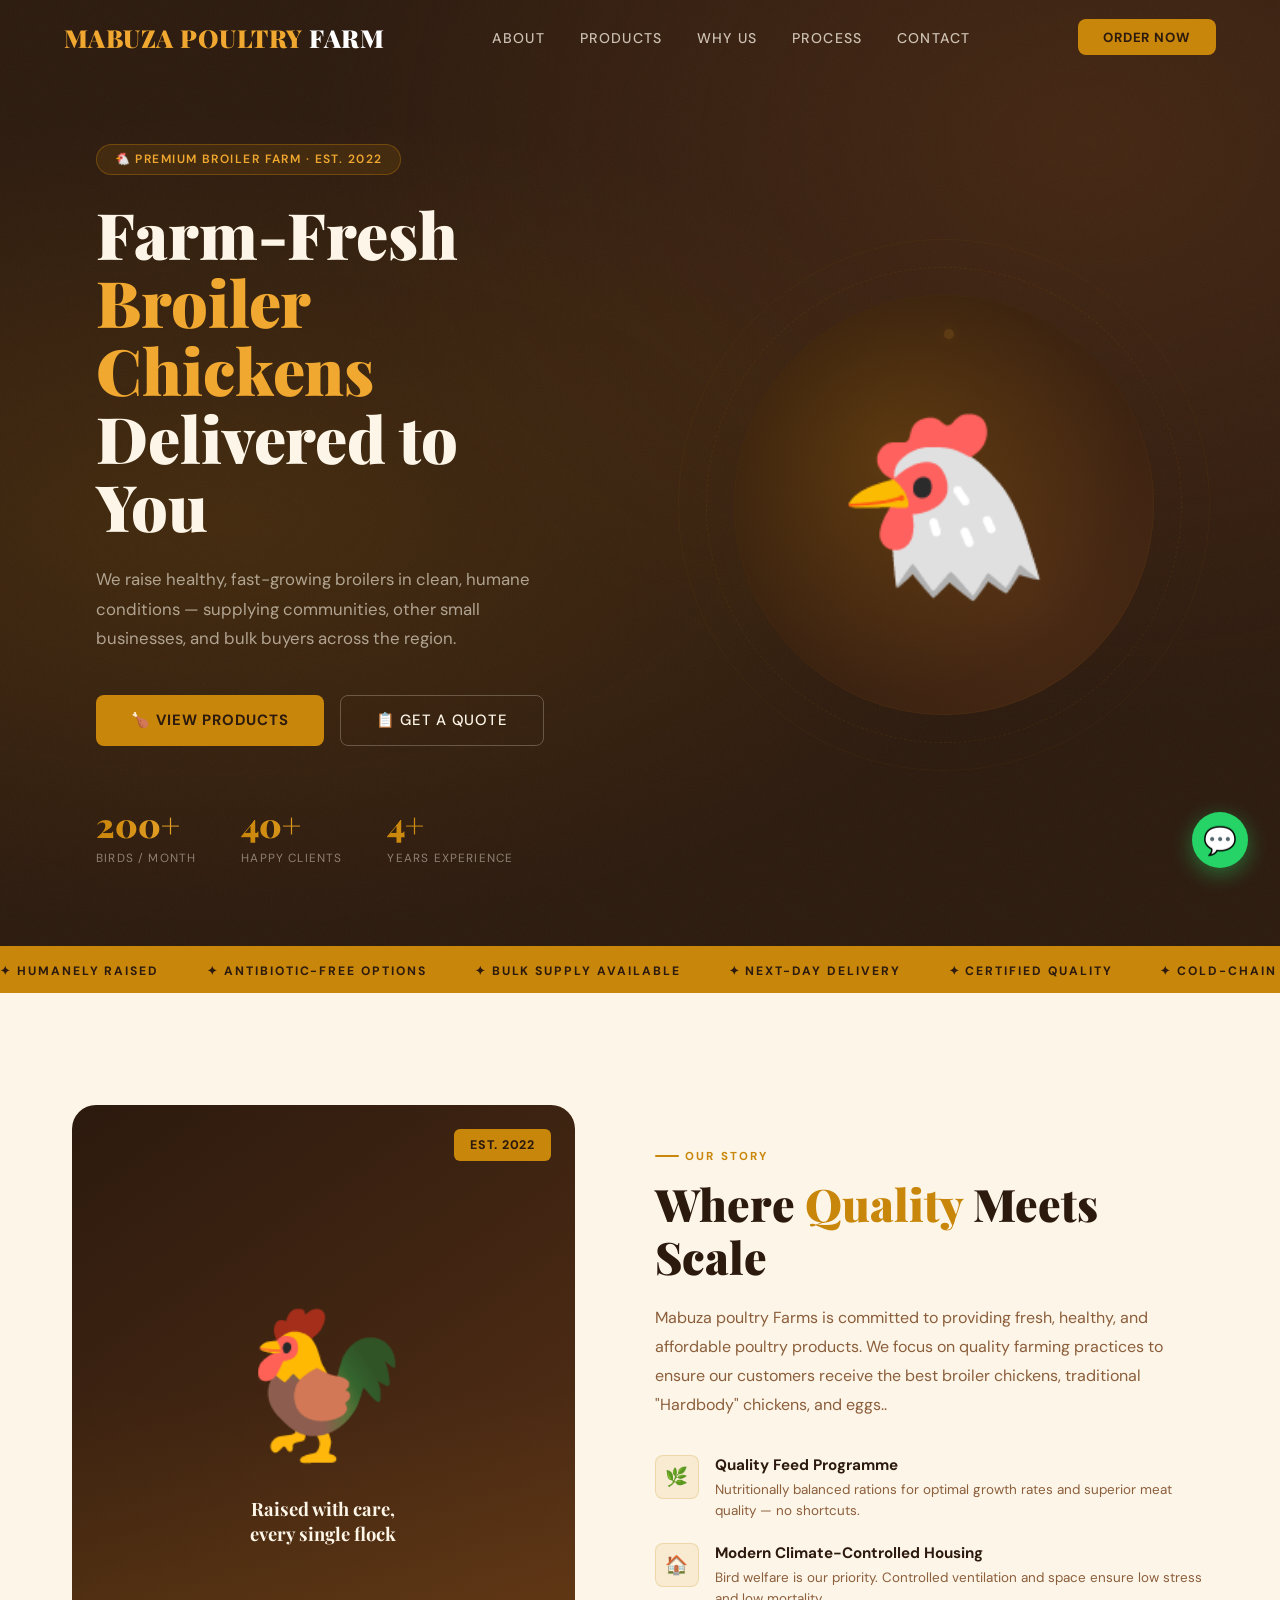
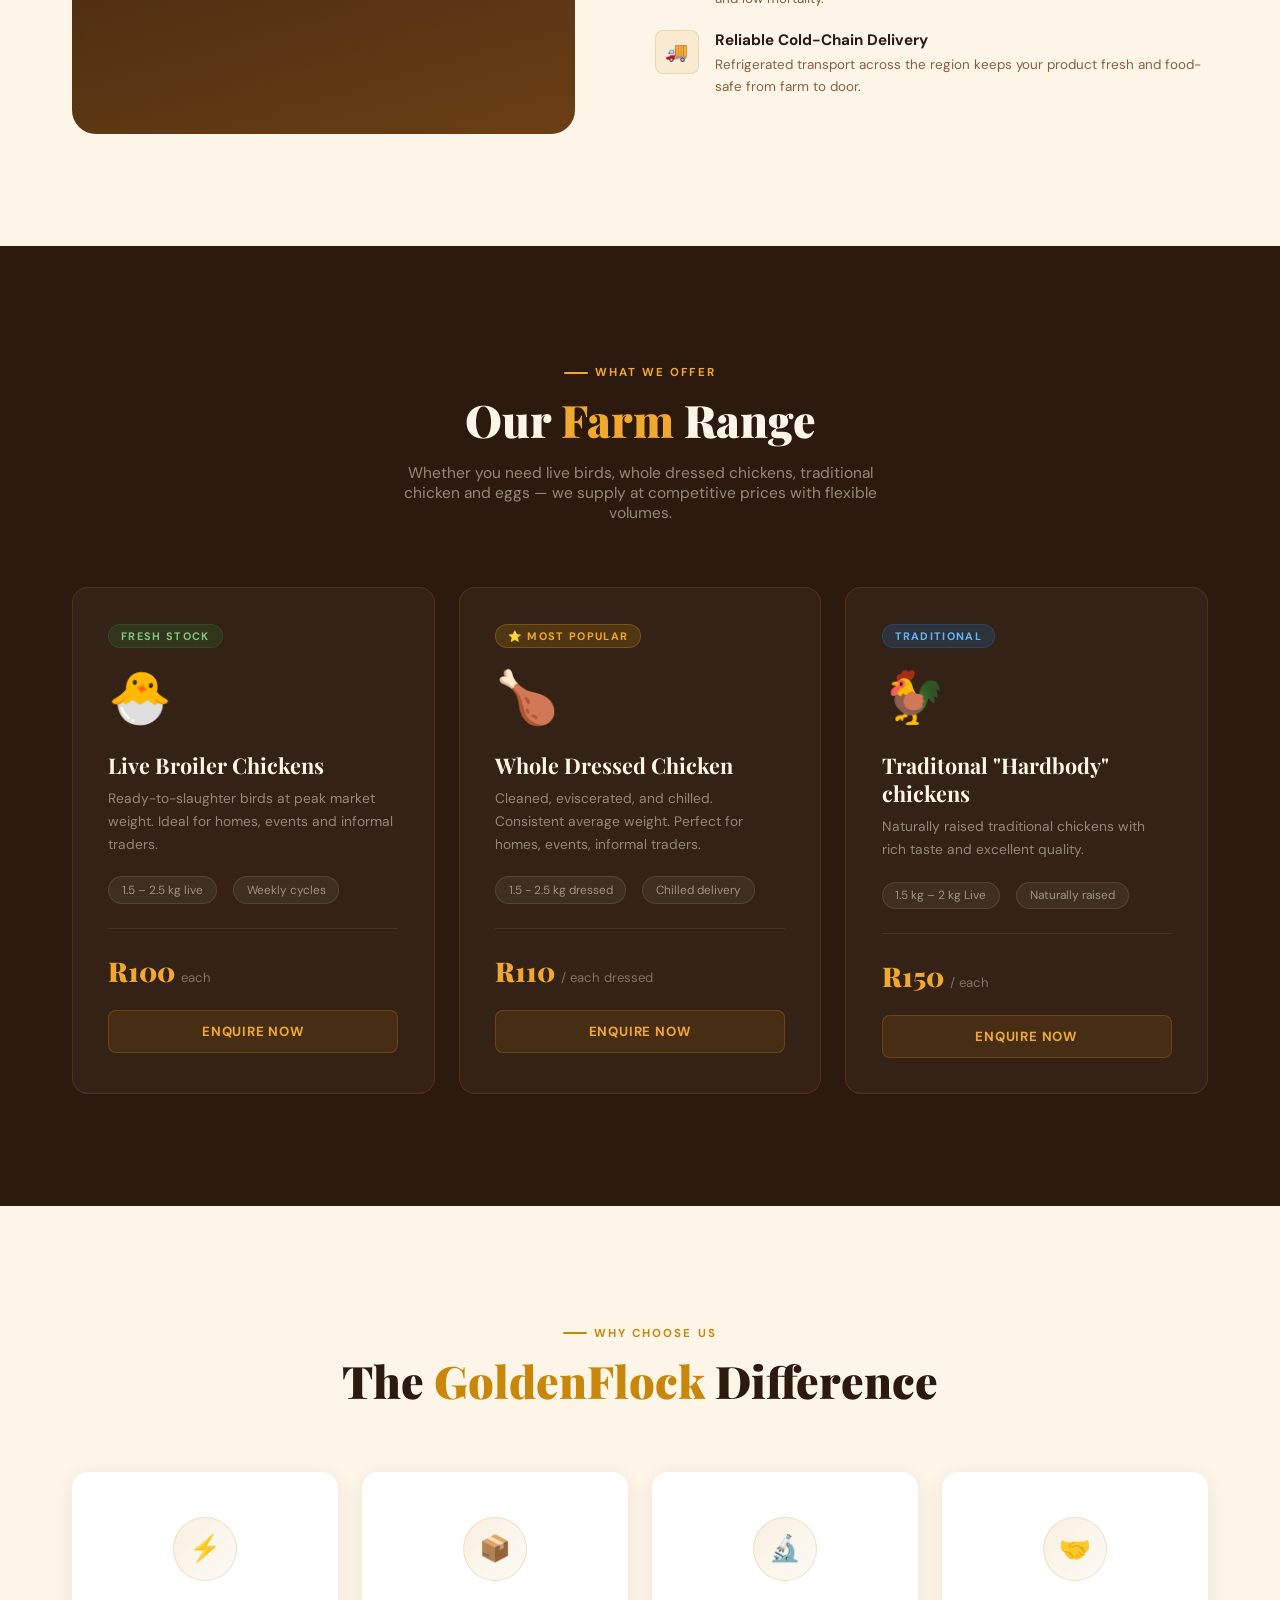
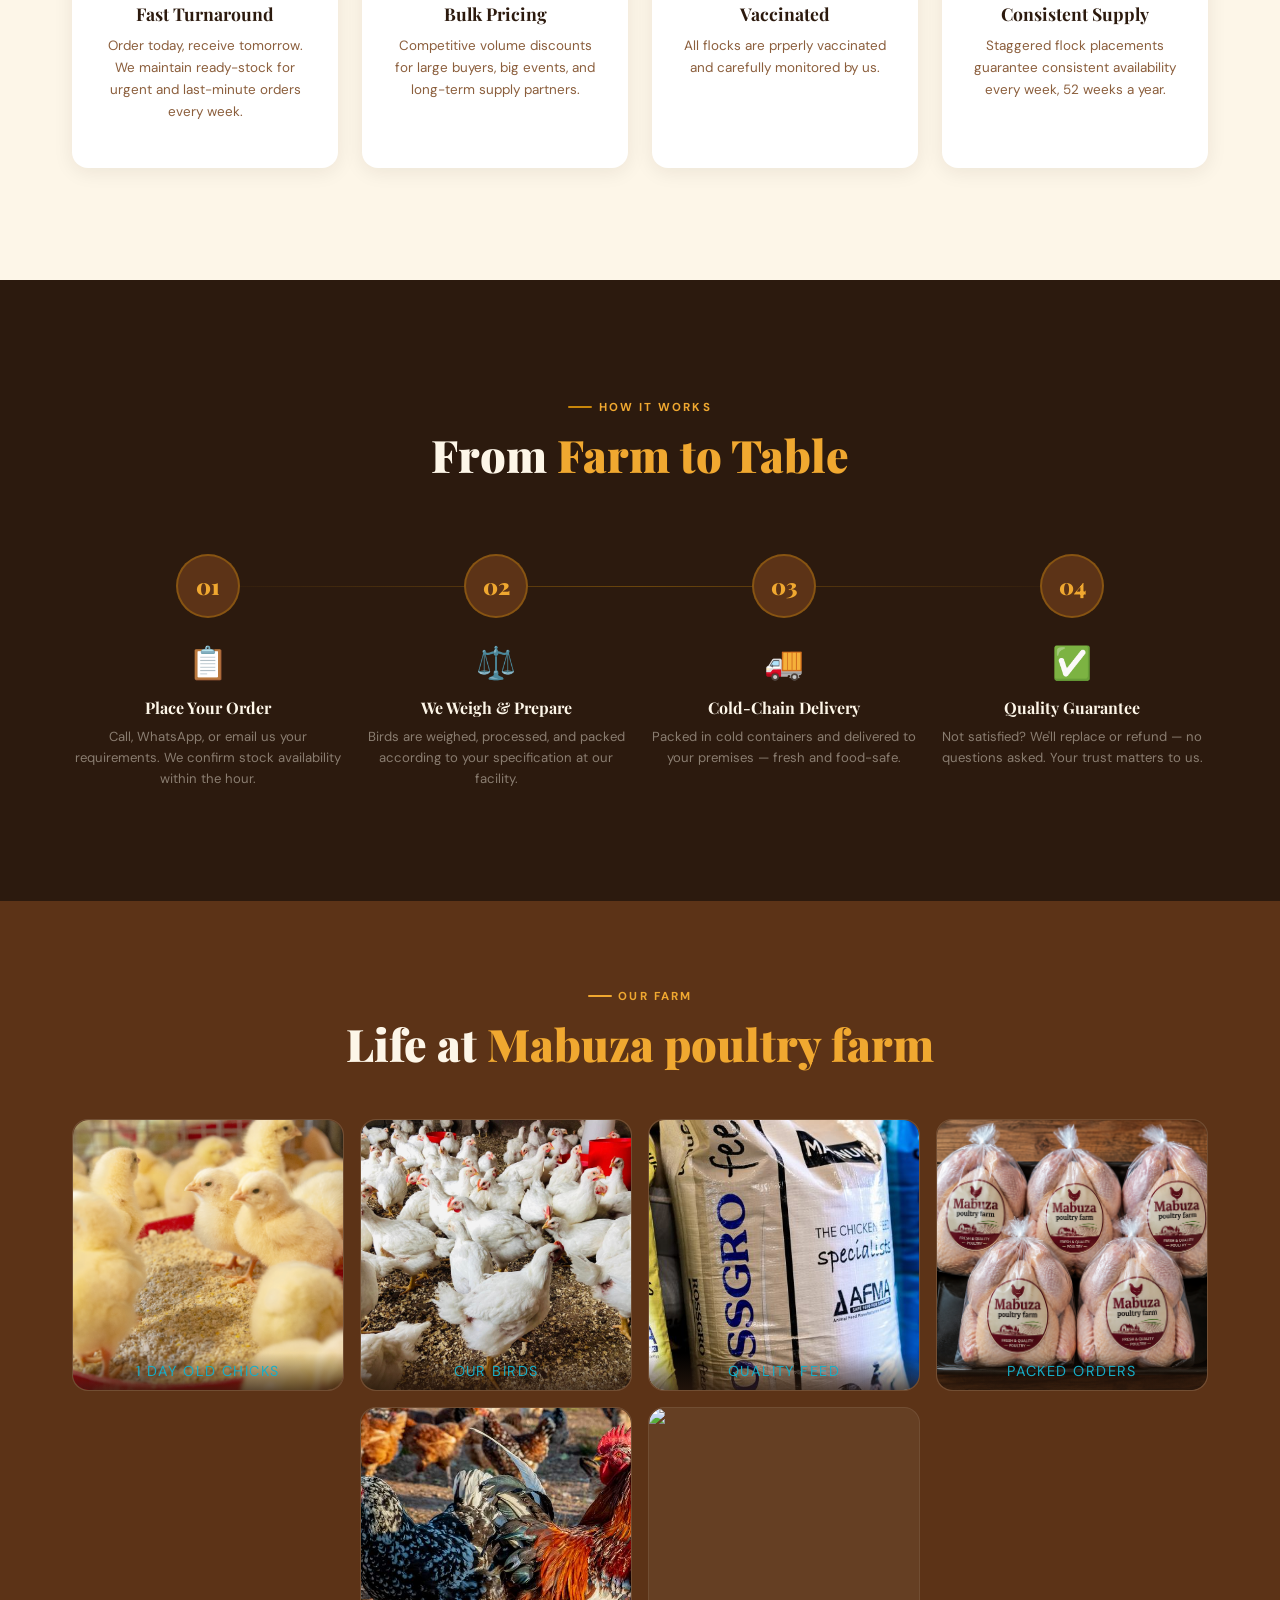
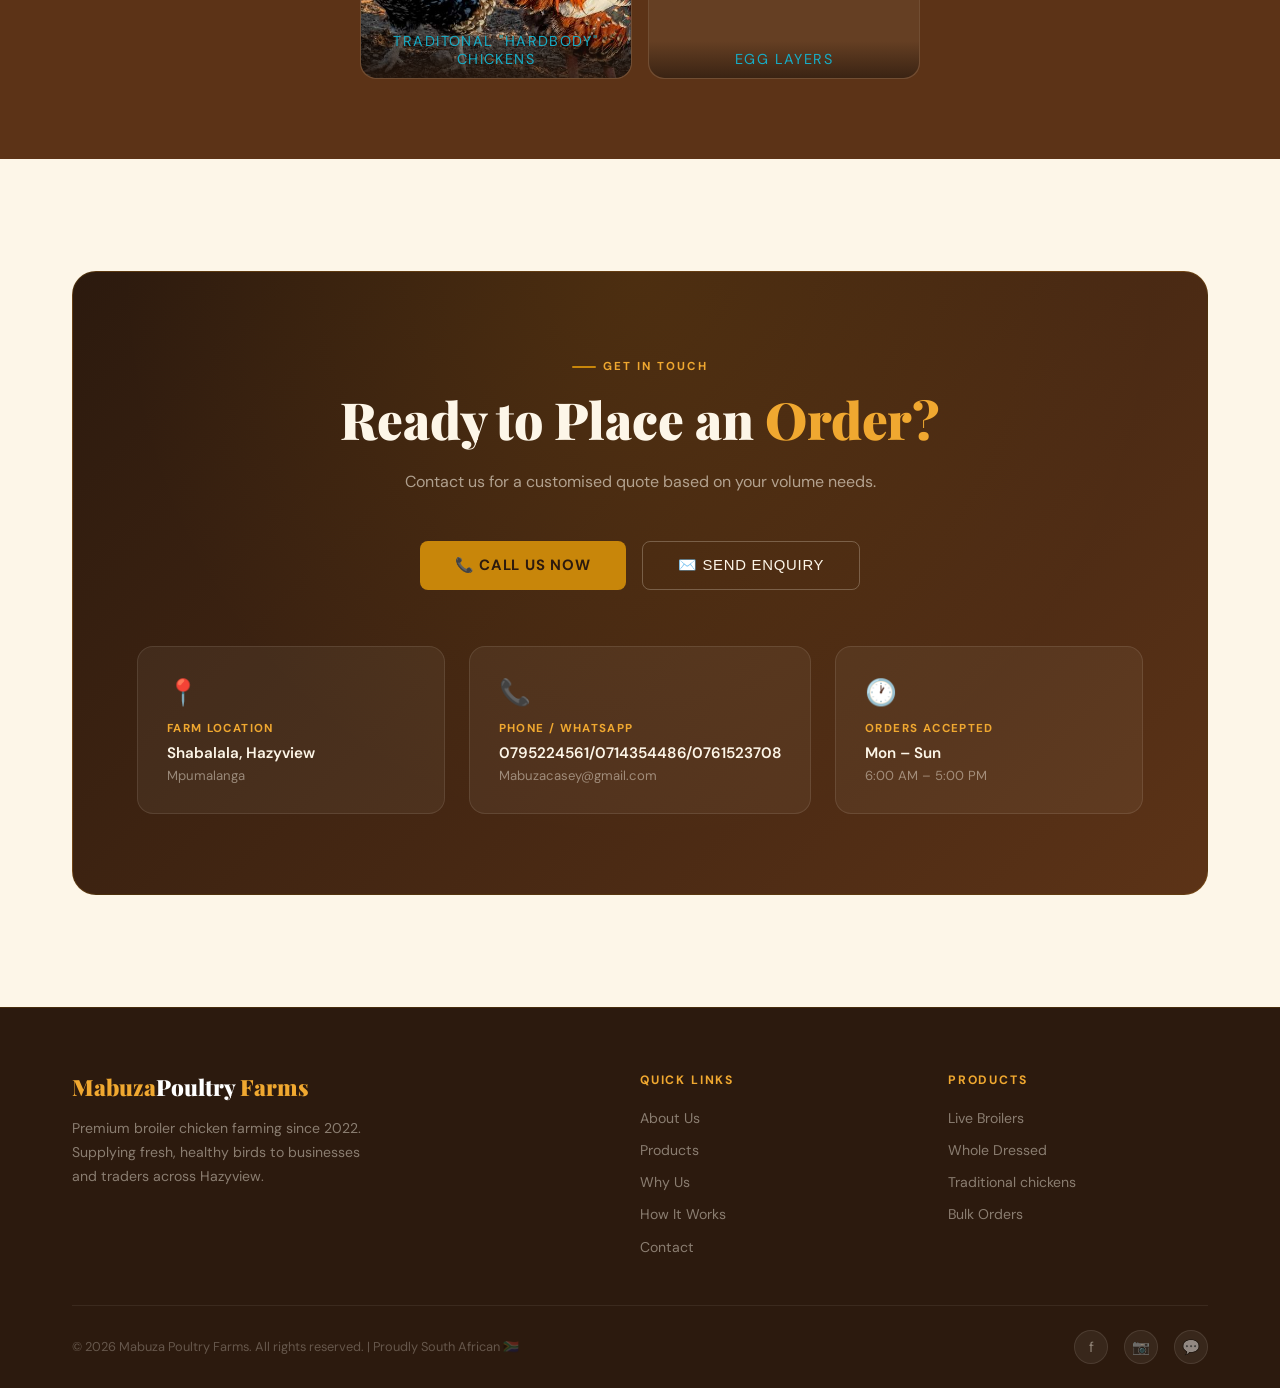
==== Mabuza Paultry Farm/index.html @ 62e0ad9e "Add files via upload" ====
<!DOCTYPE html>
<html lang="en">
<head>
  <meta charset="UTF-8" />
  <meta name="viewport" content="width=device-width, initial-scale=1.0" />
  <title>Mabuza poultry Farm | Premium Broiler Chickens</title>
  <link href="https://fonts.googleapis.com/css2?family=Playfair+Display:ital,wght@0,400;0,700;0,900;1,400&family=DM+Sans:wght@300;400;500;600;700&display=swap" rel="stylesheet" />
  <link rel="stylesheet" href="styles.css">

</head>
<body>

  <!-- PRELOADER -->
  <div id="preloader">
    <div class="preloader-emoji">🐔</div>
    <div class="preloader-text">Mabuza poultry Farms</div>
    <div class="preloader-bar"><div class="preloader-bar-fill"></div></div>
  </div>

  <!-- NAVBAR -->
  <nav id="navbar">
    <a class="nav-logo" href="#hero">MABUZA POULTRY<span> FARM</span></a>
    <ul class="nav-links">
      <li><a href="#about">About</a></li>
      <li><a href="#products">Products</a></li>
      <li><a href="#why">Why Us</a></li>
      <li><a href="#process">Process</a></li>
      <li><a href="#contact">Contact</a></li>
    </ul>
    <a href="#contact" class="nav-cta">Order Now</a>
    <button class="hamburger" id="hamburger" aria-label="Menu">
      <span></span><span></span><span></span>
    </button>
  </nav>

  <!-- MOBILE MENU -->
  <div class="mobile-menu" id="mobile-menu">
    <a href="#about"     onclick="closeMobile()">About</a>
    <a href="#products"  onclick="closeMobile()">Products</a>
    <a href="#why"       onclick="closeMobile()">Why Us</a>
    <a href="#process"   onclick="closeMobile()">Process</a>
    <a href="#contact"   onclick="closeMobile()">Contact</a>
    <a href="#contact" class="btn-primary" onclick="closeMobile()">📞 Order Now</a>
  </div>

  <!-- HERO -->
  <section id="hero">
    <div class="hero-bg-gradient"></div>
    <div class="hero-grain"></div>

    <div class="hero-left">
      <div class="hero-badge">🐔 Premium Broiler Farm · Est. 2022</div>
      <h1 class="hero-h1">Farm-Fresh <em>Broiler Chickens</em> Delivered to You</h1>
      <p class="hero-sub">We raise healthy, fast-growing broilers in clean, humane conditions — supplying communities, other small businesses, and bulk buyers across the region.</p>
      <div class="hero-actions">
        <a href="#products" class="btn-primary">🍗 View Products</a>
        <a href="#contact"  class="btn-outline">📋 Get a Quote</a>
      </div>
      <div class="hero-stats">
        <div class="stat">
          <div class="stat-num" data-target="200">0</div>
          <div class="stat-label">Birds / Month</div>
        </div>
        <div class="stat">
          <div class="stat-num" data-target="40">0</div>
          <div class="stat-label">Happy Clients</div>
        </div>
        <div class="stat">
          <div class="stat-num" data-target="4">0</div>
          <div class="stat-label">Years Experience</div>
        </div>
      </div>
    </div>

    <div class="hero-right">
      <div class="hero-orb-wrap">
        <div class="orb-ring r3"></div>
        <div class="orb-ring r2"></div>
        <div class="orb-ring"></div>
        <div class="orb-dot"></div>
        <div class="hero-orb">🐔</div>
      </div>
    </div>
  </section>

  <!-- MARQUEE -->
  <div class="marquee-strip" aria-hidden="true">
    <div class="marquee-inner">
      <span>Humanely Raised</span>
      <span>Antibiotic-Free Options</span>
      <span>Bulk Supply Available</span>
      <span>Next-Day Delivery</span>
      <span>Certified Quality</span>
      <span>Cold-Chain Transport</span>
      <span>Humanely Raised</span>
      <span>Antibiotic-Free Options</span>
      <span>Bulk Supply Available</span>
      <span>Next-Day Delivery</span>
      <span>Certified Quality</span>
      <span>Cold-Chain Transport</span>
    </div>
  </div>

  <!-- ABOUT -->
  <section id="about">
    <div class="container">
      <div class="about-grid">
        <div class="about-visual reveal">
          <div class="about-visual-badge">Est. 2022</div>
          <div class="about-visual-emoji">🐓</div>
          <div class="about-visual-label">Raised with care,<br>every single flock</div>
        </div>
        <div class="about-body">
          <div class="section-tag reveal">Our Story</div>
          <h2 class="section-h2 reveal reveal-delay-1">Where <em>Quality</em> Meets Scale</h2>
          <p class="reveal reveal-delay-2">Mabuza poultry Farms is committed to providing fresh, healthy, and affordable poultry products.
            We focus on quality farming practices to ensure our customers receive the best broiler chickens,
            traditional "Hardbody" chickens, and eggs..</p>
          <div class="features-list">
            <div class="feature-row reveal reveal-delay-2">
              <div class="feature-icon">🌿</div>
              <div class="feature-text">
                <h4>Quality Feed Programme</h4>
                <p>Nutritionally balanced rations for optimal growth rates and superior meat quality — no shortcuts.</p>
              </div>
            </div>
            <div class="feature-row reveal reveal-delay-3">
              <div class="feature-icon">🏠</div>
              <div class="feature-text">
                <h4>Modern Climate-Controlled Housing</h4>
                <p>Bird welfare is our priority. Controlled ventilation and space ensure low stress and low mortality.</p>
              </div>
            </div>
            <div class="feature-row reveal reveal-delay-4">
              <div class="feature-icon">🚚</div>
              <div class="feature-text">
                <h4>Reliable Cold-Chain Delivery</h4>
                <p>Refrigerated transport across the region keeps your product fresh and food-safe from farm to door.</p>
              </div>
            </div>
          </div>
        </div>
      </div>
    </div>
  </section>

  <!-- PRODUCTS -->
  <section id="products">
    <div class="container">
      <div class="products-header">
        <div class="section-tag reveal">What We Offer</div>
        <h2 class="section-h2 light reveal reveal-delay-1">Our <em>Farm</em> Range</h2>
        <p class="reveal reveal-delay-2">Whether you need live birds, whole dressed chickens, traditional chicken and eggs — we supply at competitive prices with flexible volumes.</p>
      </div>
      <div class="products-grid">
        <div class="product-card reveal">
          <div class="product-badge badge-fresh">Fresh Stock</div>
          <span class="product-emoji">🐣</span>
          <div class="product-name">Live Broiler Chickens</div>
          <div class="product-desc">Ready-to-slaughter birds at peak market weight. Ideal for homes, events  and informal traders.</div>
          <div class="product-specs">
            <span class="spec-pill">1.5 – 2.5 kg live</span>
            <span class="spec-pill">Weekly cycles</span>
          </div>
          <div class="product-divider"></div>
          <div class="product-price">R100 <span> each</span></div>
          <button class="product-btn" onclick="openModal('Live Broiler Chickens')">Enquire Now</button>
        </div>

        <div class="product-card reveal reveal-delay-1">
          <div class="product-badge badge-popular">⭐ Most Popular</div>
          <span class="product-emoji">🍗</span>
          <div class="product-name">Whole Dressed Chicken</div>
          <div class="product-desc">Cleaned, eviscerated, and chilled. Consistent average weight. Perfect for homes, events, informal traders.</div>
          <div class="product-specs">
            <span class="spec-pill"> 1.5 - 2.5 kg dressed</span>
            <span class="spec-pill">Chilled delivery</span>
          </div>
          <div class="product-divider"></div>
          <div class="product-price">R110 <span>/ each dressed</span></div>
          <button class="product-btn" onclick="openModal('Whole Dressed Chicken')">Enquire Now</button>
        </div>

        <div class="product-card reveal reveal-delay-2">
          <div class="product-badge badge-bulk">Traditional</div>
          <span class="product-emoji">🐓</span>
          <div class="product-name">Traditonal "Hardbody" chickens</div>
          <div class="product-desc"> Naturally raised traditional chickens with rich taste and excellent quality.
            </p></div>
          <div class="product-specs">
            <span class="spec-pill">1.5 kg – 2 kg Live</span>
            <span class="spec-pill">Naturally raised</span>
          </div>
          <div class="product-divider"></div>
          <div class="product-price">R150 <span>/ each</span></div>
          <button class="product-btn" onclick="openModal('Traditional chickens')">Enquire Now</button>
        </div>
      </div>
    </div>
  </section>

  <!-- WHY US -->
  <section id="why">
    <div class="container">
      <div class="why-header">
        <div class="section-tag reveal">Why Choose Us</div>
        <h2 class="section-h2 reveal reveal-delay-1">The <em>GoldenFlock</em> Difference</h2>
      </div>
      <div class="why-grid">
        <div class="why-card reveal">
          <div class="why-icon-wrap">⚡</div>
          <div class="why-title">Fast Turnaround</div>
          <div class="why-desc">Order today, receive tomorrow. We maintain ready-stock for urgent and last-minute orders every week.</div>
        </div>
        <div class="why-card reveal reveal-delay-1">
          <div class="why-icon-wrap">📦</div>
          <div class="why-title">Bulk Pricing</div>
          <div class="why-desc">Competitive volume discounts for large buyers, big events, and long-term supply partners.</div>
        </div>
        <div class="why-card reveal reveal-delay-2">
          <div class="why-icon-wrap">🔬</div>
          <div class="why-title">Vaccinated</div>
          <div class="why-desc">All flocks are prperly vaccinated and carefully  monitored by us.</div>
        </div>
        <div class="why-card reveal reveal-delay-3">
          <div class="why-icon-wrap">🤝</div>
          <div class="why-title">Consistent Supply</div>
          <div class="why-desc">Staggered flock placements guarantee consistent availability every week, 52 weeks a year.</div>
        </div>
      </div>
    </div>
  </section>

  <!-- PROCESS -->
  <section id="process">
    <div class="container">
      <div class="process-header">
        <div class="section-tag reveal" style="color:var(--gold-light);justify-content:center;">How It Works</div>
        <h2 class="section-h2 light reveal reveal-delay-1" style="text-align:center;">From <em>Farm to Table</em></h2>
      </div>
      <div class="process-steps">
        <div class="process-step reveal">
          <div class="step-num">01</div>
          <span class="step-emoji">📋</span>
          <div class="step-title">Place Your Order</div>
          <div class="step-desc">Call, WhatsApp, or email us your requirements. We confirm stock availability within the hour.</div>
        </div>
        <div class="process-step reveal reveal-delay-1">
          <div class="step-num">02</div>
          <span class="step-emoji">⚖️</span>
          <div class="step-title">We Weigh &amp; Prepare</div>
          <div class="step-desc">Birds are weighed, processed, and packed according to your specification at our facility.</div>
        </div>
        <div class="process-step reveal reveal-delay-2">
          <div class="step-num">03</div>
          <span class="step-emoji">🚚</span>
          <div class="step-title">Cold-Chain Delivery</div>
          <div class="step-desc">Packed in cold containers and delivered to your premises — fresh and food-safe.</div>
        </div>
        <div class="process-step reveal reveal-delay-3">
          <div class="step-num">04</div>
          <span class="step-emoji">✅</span>
          <div class="step-title">Quality Guarantee</div>
          <div class="step-desc">Not satisfied? We'll replace or refund — no questions asked. Your trust matters to us.</div>
        </div>
      </div>
    </div>
  </section>

  <!-- GALLERY -->
  <section id="gallery">
    <div class="container">
      <div class="gallery-header">
        <div class="section-tag reveal">Our Farm</div>
        <h2 class="section-h2 light reveal reveal-delay-1">Life at <em>Mabuza poultry farm</em></h2>
      </div>
      <div class="gallery-grid">
  <div class="gallery-tile tall reveal">
    <img src="images/1dayolds.jpg" alt="1 Day old chicks" />
    <div class="gallery-label">1 Day old chicks</div>
  </div>
  <div class="gallery-tile reveal reveal-delay-1">
    <img src="images/birds.jpg" alt="Fresh quality birds" />
    <div class="gallery-label">Our Birds</div>
  </div>
  <div class="gallery-tile reveal reveal-delay-2">
    <img src="images/feeds.jpg" alt="Quality feed" />
    <div class="gallery-label">Quality Feed</div>
  </div>
  
  <div class="gallery-tile reveal reveal-delay-1">
    <img src="images/packed.png" alt="Packed orders" />
    <div class="gallery-label">Packed Orders</div>
  </div>
  <div class="gallery-tile reveal reveal-delay-1">
    <img src="images/hardbody.jpg" alt="Hardbody" />
    <div class="gallery-label">Traditonal "Hardbody" chickens</div>
  </div>
  <div class="gallery-tile reveal reveal-delay-1">
    <img src="images/layers.jpg" alt="LAYERS" />
    <div class="gallery-label">EGG LAYERS</div>
  </div>
</div>
    </div>
  </section>

  <!-- CONTACT / CTA -->
  <section id="contact">
    <div class="container">
      <div class="cta-box reveal">
        <div class="section-tag" style="color:var(--gold-light);justify-content:center;">Get In Touch</div>
        <h2 class="section-h2" style="color:var(--cream);">Ready to Place an <em style="color:var(--gold-light)">Order?</em></h2>
        <p>Contact us for a customised quote based on your volume needs. 
          </p>
        <div class="cta-actions">
          <a href="tel:+27110000000" class="btn-primary">📞 Call Us Now</a>
          <button class="btn-outline" onclick="openModal('General Enquiry')">✉️ Send Enquiry</button>
        </div>
        <div class="cta-grid">
          <div class="cta-info-card">
            <span class="cta-info-icon">📍</span>
            <div class="cta-info-label">Farm Location</div>
            <div class="cta-info-value">Shabalala, Hazyview</div>
            <div class="cta-info-sub">Mpumalanga</div>
          </div>
          <div class="cta-info-card">
            <span class="cta-info-icon">📞</span>
            <div class="cta-info-label">Phone / WhatsApp</div>
            <div class="cta-info-value">0795224561/0714354486/0761523708</div>
            <div class="cta-info-sub">Mabuzacasey@gmail.com</div>
          </div>
          <div class="cta-info-card">
            <span class="cta-info-icon">🕐</span>
            <div class="cta-info-label">Orders Accepted</div>
            <div class="cta-info-value">Mon – Sun</div>
            <div class="cta-info-sub">6:00 AM – 5:00 PM</div>
          </div>
        </div>
      </div>
    </div>
  </section>

  <!-- FOOTER -->
  <footer>
    <div class="container">
      <div class="footer-grid">
        <div class="footer-brand">
          <div class="footer-logo">Mabuza<span>Poultry</span> Farms</div>
          <p>Premium broiler chicken farming since 2022. Supplying fresh, healthy birds to businesses and traders across Hazyview.</p>
        </div>
        <div class="footer-col">
          <h5>Quick Links</h5>
          <ul>
            <li><a href="#about">About Us</a></li>
            <li><a href="#products">Products</a></li>
            <li><a href="#why">Why Us</a></li>
            <li><a href="#process">How It Works</a></li>
            <li><a href="#contact">Contact</a></li>
          </ul>
        </div>
        <div class="footer-col">
          <h5>Products</h5>
          <ul>
            <li><a href="#products">Live Broilers</a></li>
            <li><a href="#products">Whole Dressed</a></li>
            <li><a href="#products">Traditional chickens</a></li>
            <li><a href="#contact">Bulk Orders</a></li>
          </ul>
        </div>
      </div>
      <div class="footer-bottom">
        <div class="footer-copy">© 2026 Mabuza Poultry Farms. All rights reserved. | Proudly South African 🇿🇦</div>
        <div class="footer-socials">
          <a href="#" title="Facebook">f</a>
          <a href="#" title="Instagram">📷</a>
          <a href="#" title="WhatsApp">💬</a>
        </div>
      </div>
    </div>
  </footer>

  <!-- WHATSAPP FLOAT -->
  <a id="wa-btn" href="https://wa.me/27795224561?text=Hi%2C%20I%20would%20like%20to%20order%20broiler%20chickens." target="_blank" rel="noopener" title="Chat on WhatsApp" aria-label="WhatsApp">💬</a>
  <div id="wa-tooltip">Chat on WhatsApp</div>

  <!-- BACK TO TOP -->
  <button id="back-top" onclick="window.scrollTo({top:0,behavior:'smooth'})" aria-label="Back to top">↑</button>

  <!-- ENQUIRY MODAL -->
  <div id="modal-overlay" role="dialog" aria-modal="true" aria-labelledby="modal-title">
    <div class="modal">
      <button class="modal-close" onclick="closeModal()" aria-label="Close">✕</button>
      <div id="modal-form-wrap">
        <h3 id="modal-title">Request a Quote</h3>
        <p>Fill in your details and we'll get back to you within 2 business hours.</p>
        <div class="modal-form">
          <div class="form-group">
            <label for="f-name">Full Name *</label>
            <input id="f-name" type="text" placeholder="e.g. Sipho Dlamini" required />
          </div>
          <div class="form-group">
            <label for="f-phone">Phone / WhatsApp *</label>
            <input id="f-phone" type="tel" placeholder="+27 71 000 0000" required />
          </div>
          <div class="form-group">
            <label for="f-product">Product Interested In</label>
            <select id="f-product">
              <option value="Live Broiler Chickens">Live Broiler Chickens</option>
              <option value="Whole Dressed Chicken">Whole Dressed Chicken</option>
              <option value="IQF Cut Portions">Traditonal chicken</option>
              <option value="General Enquiry">General Enquiry</option>
            </select>
          </div>
          <div class="form-group">
            <label for="f-qty">Approximate Weekly Volume</label>
            <input id="f-qty" type="text" placeholder="e.g. 200 birds per week" />
          </div>
          <div class="form-group">
            <label for="f-msg">Additional Notes</label>
            <textarea id="f-msg" placeholder="Delivery area, special requirements..."></textarea>
          </div>
          <div class="modal-actions">
            <button class="btn-cancel" onclick="closeModal()">Cancel</button>
            <button class="btn-primary" onclick="submitForm()" style="flex:1">📨 Send Enquiry</button>
          </div>
        </div>
      </div>
      <div class="form-success" id="form-success">
        <div class="success-emoji">🎉</div>
        <h4>Enquiry Received!</h4>
        <p>Thank you — our team will contact you within 2 business hours to discuss your order.</p>
        <button class="btn-primary" style="margin-top:1.5rem" onclick="closeModal()">Done</button>
      </div>
    </div>
  </div>

  <script src="script.js"></script>
</body>
</html>
---- Mabuza Paultry Farm/styles.css ----
/* ── RESET & TOKENS ─────────────────────────────────────── */
    *, *::before, *::after { margin: 0; padding: 0; box-sizing: border-box; }
    html { scroll-behavior: smooth; font-size: 16px; }

    :root {
      --gold:        #C8860A;
      --gold-light:  #F0A830;
      --gold-pale:   #FAE9C0;
      --cream:       #FDF6E8;
      --brown-dark:  #2C1A0E;
      --brown-mid:   #5C3317;
      --brown-light: #8B5E3C;
      --white:       #FFFFFF;
      --red-accent:  #B83232;
      --shadow-sm:   0 4px 20px rgba(44,26,14,.08);
      --shadow-md:   0 12px 40px rgba(44,26,14,.14);
      --radius-sm:   8px;
      --radius-md:   16px;
      --radius-lg:   24px;
      --transition:  0.28s cubic-bezier(.4,0,.2,1);
    }

    body {
      font-family: 'DM Sans', sans-serif;
      background: var(--cream);
      color: var(--brown-dark);
      overflow-x: hidden;
    }

    /* ── SCROLLBAR ──────────────────────────────────────────── */
    ::-webkit-scrollbar { width: 6px; }
    ::-webkit-scrollbar-track { background: var(--cream); }
    ::-webkit-scrollbar-thumb { background: var(--gold); border-radius: 999px; }

    /* ── UTILITIES ──────────────────────────────────────────── */
    .container { max-width: 1200px; margin: 0 auto; padding: 0 2rem; }
    .section-tag {
      display: inline-flex; align-items: center; gap: .4rem;
      font-size: .72rem; letter-spacing: .18em; text-transform: uppercase;
      color: var(--gold); font-weight: 700; margin-bottom: .9rem;
    }
    .section-tag::before { content: ''; width: 24px; height: 2px; background: var(--gold); border-radius: 2px; }
    .section-h2 {
      font-family: 'Playfair Display', serif;
      font-size: clamp(2rem, 3.5vw, 3rem);
      font-weight: 900; line-height: 1.18; color: var(--brown-dark);
    }
    .section-h2 em { color: var(--gold); font-style: normal; }
    .section-h2.light { color: var(--cream); }
    .section-h2.light em { color: var(--gold-light); }

    /* ── KEYFRAMES ──────────────────────────────────────────── */
    @keyframes fadeUp {
      from { opacity: 0; transform: translateY(28px); }
      to   { opacity: 1; transform: translateY(0); }
    }
    @keyframes float {
      0%,100% { transform: translateY(0) rotate(0deg); }
      50%      { transform: translateY(-22px) rotate(4deg); }
    }
    @keyframes spinSlow {
      from { transform: rotate(0deg); }
      to   { transform: rotate(360deg); }
    }
    @keyframes marqueeSlide {
      from { transform: translateX(0); }
      to   { transform: translateX(-50%); }
    }
    @keyframes pulse {
      0%,100% { box-shadow: 0 0 0 0 rgba(200,134,10,.35); }
      50%      { box-shadow: 0 0 0 18px rgba(200,134,10,0); }
    }
    @keyframes shimmer {
      from { background-position: -200% center; }
      to   { background-position:  200% center; }
    }
    @keyframes countUp { from { opacity:0; transform:translateY(8px); } to { opacity:1; transform:none; } }

    /* ── PRELOADER ──────────────────────────────────────────── */
    #preloader {
      position: fixed; inset: 0; z-index: 9999;
      background: var(--brown-dark);
      display: flex; flex-direction: column; align-items: center; justify-content: center;
      gap: 1.2rem;
      transition: opacity .6s ease, visibility .6s ease;
    }
    #preloader.hidden { opacity: 0; visibility: hidden; }
    .preloader-emoji { font-size: 5rem; animation: float 1.5s ease-in-out infinite; }
    .preloader-bar {
      width: 180px; height: 3px; background: rgba(253,246,232,.12); border-radius: 999px; overflow: hidden;
    }
    .preloader-bar-fill {
      height: 100%; background: var(--gold-light);
      border-radius: 999px;
      animation: preloaderFill 1.6s ease forwards;
    }
    @keyframes preloaderFill {
      from { width: 0; } to { width: 100%; }
    }
    .preloader-text {
      font-family: 'Playfair Display', serif; font-size: 1.4rem; color: var(--cream); font-weight: 700; letter-spacing: .04em;
    }

    /* ── NAV ────────────────────────────────────────────────── */
    #navbar {
      position: fixed; top: 0; left: 0; right: 0; z-index: 1000;
      display: flex; align-items: center; justify-content: space-between;
      padding: 1.2rem 4rem;
      background: transparent;
      transition: background var(--transition), padding var(--transition), box-shadow var(--transition);
    }
    #navbar.scrolled {
      background: rgba(44,26,14,.97);
      backdrop-filter: blur(14px);
      padding: .85rem 4rem;
      box-shadow: 0 2px 30px rgba(0,0,0,.25);
    }
    .nav-logo {
      font-family: 'Playfair Display', serif; font-size: 1.55rem; font-weight: 900;
      color: var(--gold-light); letter-spacing: .02em; cursor: pointer;
      text-decoration: none;
    }
    .nav-logo span { color: var(--white); }
    .nav-links { display: flex; gap: 2.2rem; list-style: none; }
    .nav-links a {
      color: rgba(253,246,232,.75); text-decoration: none;
      font-size: .88rem; letter-spacing: .08em; text-transform: uppercase; font-weight: 500;
      position: relative; transition: color var(--transition);
    }
    .nav-links a::after {
      content: ''; position: absolute; left: 0; bottom: -3px;
      width: 0; height: 1.5px; background: var(--gold-light);
      transition: width var(--transition);
    }
    .nav-links a:hover { color: var(--gold-light); }
    .nav-links a:hover::after { width: 100%; }
    .nav-cta {
      background: var(--gold); color: var(--brown-dark);
      padding: .6rem 1.6rem; border-radius: var(--radius-sm);
      font-weight: 700; font-size: .83rem; letter-spacing: .06em; text-transform: uppercase;
      text-decoration: none; transition: all var(--transition);
      border: none; cursor: pointer;
    }
    .nav-cta:hover { background: var(--gold-light); transform: translateY(-1px); box-shadow: 0 6px 18px rgba(200,134,10,.4); }
    .hamburger {
      display: none; flex-direction: column; gap: 5px; cursor: pointer;
      background: none; border: none; padding: 4px;
    }
    .hamburger span { display: block; width: 24px; height: 2px; background: var(--cream); border-radius: 2px; transition: all .3s; }
    .hamburger.open span:nth-child(1) { transform: translateY(7px) rotate(45deg); }
    .hamburger.open span:nth-child(2) { opacity: 0; }
    .hamburger.open span:nth-child(3) { transform: translateY(-7px) rotate(-45deg); }
    .mobile-menu {
      display: none; position: fixed; top: 70px; left: 0; right: 0;
      background: rgba(44,26,14,.98); backdrop-filter: blur(16px);
      padding: 2rem; z-index: 999;
      flex-direction: column; gap: 1.5rem; align-items: center;
    }
    .mobile-menu.open { display: flex; }
    .mobile-menu a {
      color: var(--cream); text-decoration: none; font-size: 1.1rem;
      font-weight: 600; letter-spacing: .05em; text-transform: uppercase;
    }

    /* ── HERO ───────────────────────────────────────────────── */
    #hero {
      min-height: 100vh;
      background: var(--brown-dark);
      display: grid; grid-template-columns: 1fr 1fr;
      position: relative; overflow: hidden;
    }
    .hero-bg-gradient {
      position: absolute; inset: 0; pointer-events: none;
      background:
        radial-gradient(ellipse at 18% 55%, rgba(200,134,10,.15) 0%, transparent 55%),
        radial-gradient(ellipse at 85% 15%, rgba(92,51,23,.5) 0%, transparent 50%),
        radial-gradient(ellipse at 60% 85%, rgba(44,26,14,.8) 0%, transparent 60%);
    }
    .hero-grain {
      position: absolute; inset: 0; pointer-events: none; opacity: .04;
      background-image: url("data:image/svg+xml,%3Csvg viewBox='0 0 256 256' xmlns='http://www.w3.org/2000/svg'%3E%3Cfilter id='noise'%3E%3CfeTurbulence type='fractalNoise' baseFrequency='0.9' numOctaves='4' stitchTiles='stitch'/%3E%3C/filter%3E%3Crect width='100%25' height='100%25' filter='url(%23noise)' opacity='1'/%3E%3C/svg%3E");
      background-size: 200px;
    }
    .hero-left {
      display: flex; flex-direction: column; justify-content: center;
      padding: 9rem 4rem 5rem 6rem; position: relative; z-index: 2;
    }
    .hero-badge {
      display: inline-flex; align-items: center; gap: .5rem;
      background: rgba(200,134,10,.12); border: 1px solid rgba(200,134,10,.35);
      color: var(--gold-light); padding: .4rem 1.1rem; border-radius: 99px;
      font-size: .75rem; letter-spacing: .12em; text-transform: uppercase; font-weight: 600;
      width: fit-content; margin-bottom: 1.6rem;
      animation: fadeUp .7s ease both;
    }
    .hero-h1 {
      font-family: 'Playfair Display', serif;
      font-size: clamp(2.8rem, 5vw, 5.2rem);
      font-weight: 900; line-height: 1.06; color: var(--cream);
      animation: fadeUp .7s .1s ease both;
    }
    .hero-h1 em { color: var(--gold-light); font-style: normal; display: block; }
    .hero-sub {
      margin-top: 1.6rem; font-size: 1.05rem; line-height: 1.75;
      color: rgba(253,246,232,.6); max-width: 450px;
      animation: fadeUp .7s .2s ease both;
    }
    .hero-actions {
      display: flex; gap: 1rem; margin-top: 2.6rem; flex-wrap: wrap;
      animation: fadeUp .7s .3s ease both;
    }
    .btn-primary {
      background: var(--gold); color: var(--brown-dark);
      padding: .9rem 2.2rem; border-radius: var(--radius-sm);
      font-weight: 700; font-size: .93rem; letter-spacing: .05em; text-transform: uppercase;
      text-decoration: none; border: none; cursor: pointer;
      transition: all var(--transition); display: inline-flex; align-items: center; gap: .5rem;
    }
    .btn-primary:hover { background: var(--gold-light); transform: translateY(-2px); box-shadow: 0 10px 25px rgba(200,134,10,.4); }
    .btn-outline {
      background: transparent; color: var(--cream);
      padding: .9rem 2.2rem; border-radius: var(--radius-sm);
      font-weight: 500; font-size: .93rem; letter-spacing: .05em; text-transform: uppercase;
      text-decoration: none; border: 1.5px solid rgba(253,246,232,.25);
      transition: all var(--transition); display: inline-flex; align-items: center; gap: .5rem;
    }
    .btn-outline:hover { border-color: var(--gold-light); color: var(--gold-light); }
    .hero-stats {
      display: flex; gap: 2.8rem; margin-top: 3.5rem;
      animation: fadeUp .7s .4s ease both;
    }
    .stat-num {
      font-family: 'Playfair Display', serif;
      font-size: 2.1rem; font-weight: 900; color: var(--gold-light);
      background: linear-gradient(90deg, var(--gold), var(--gold-light), var(--gold));
      background-size: 200% auto;
      -webkit-background-clip: text; -webkit-text-fill-color: transparent;
      animation: shimmer 3s linear infinite;
    }
    .stat-label { font-size: .74rem; color: rgba(253,246,232,.45); letter-spacing: .1em; text-transform: uppercase; margin-top: .3rem; }
    .hero-right {
      display: flex; align-items: center; justify-content: center;
      position: relative; z-index: 2; padding: 9rem 4rem 5rem 2rem;
    }
    .hero-orb-wrap { position: relative; width: min(420px, 80%); aspect-ratio: 1; }
    .hero-orb {
      width: 100%; height: 100%; border-radius: 50%;
      background: radial-gradient(circle at 38% 38%, rgba(200,134,10,.22), transparent 65%),
                  radial-gradient(circle at 70% 72%, rgba(92,51,23,.6), var(--brown-dark));
      display: flex; align-items: center; justify-content: center;
      font-size: min(11rem, 26vw);
      animation: float 5s ease-in-out infinite;
      position: relative; z-index: 1;
    }
    .orb-ring {
      position: absolute; inset: 0; border-radius: 50%;
      border: 1.5px solid rgba(200,134,10,.18);
      animation: spinSlow 22s linear infinite;
    }
    .orb-ring.r2 {
      inset: -28px;
      border: 1px dashed rgba(200,134,10,.1);
      animation-duration: 34s; animation-direction: reverse;
    }
    .orb-ring.r3 {
      inset: -56px;
      border: 1px solid rgba(200,134,10,.06);
      animation-duration: 50s;
    }
    .orb-dot {
      position: absolute; width: 10px; height: 10px; border-radius: 50%;
      background: var(--gold-light); top: 8%; left: 50%;
      animation: spinSlow 22s linear infinite;
      box-shadow: 0 0 12px var(--gold);
    }

    /* ── MARQUEE ────────────────────────────────────────────── */
    .marquee-strip { background: var(--gold); padding: .8rem 0; overflow: hidden; white-space: nowrap; }
    .marquee-inner { display: inline-flex; gap: 3rem; animation: marqueeSlide 20s linear infinite; }
    .marquee-inner span { font-size: .76rem; letter-spacing: .16em; text-transform: uppercase; font-weight: 700; color: var(--brown-dark); }
    .marquee-inner span::before { content: '✦  '; }

    /* ── ABOUT ──────────────────────────────────────────────── */
    #about { padding: 7rem 0; }
    .about-grid { display: grid; grid-template-columns: 1fr 1.1fr; gap: 5rem; align-items: center; }
    .about-visual {
      background: linear-gradient(145deg, var(--brown-dark) 0%, var(--brown-mid) 100%);
      border-radius: var(--radius-lg); aspect-ratio: 4/5;
      display: flex; flex-direction: column; align-items: center; justify-content: center;
      position: relative; overflow: hidden;
    }
    .about-visual::before {
      content: '';
      position: absolute; bottom: 0; left: 0; right: 0; height: 55%;
      background: linear-gradient(to top, rgba(200,134,10,.14), transparent);
    }
    .about-visual-emoji { font-size: min(9rem, 22vw); position: relative; z-index: 1; animation: float 6s ease-in-out infinite; }
    .about-visual-label {
      position: relative; z-index: 1;
      font-family: 'Playfair Display', serif; font-size: 1.15rem;
      font-weight: 700; color: var(--cream); margin-top: 1rem;
      text-align: center; padding: 0 2rem;
    }
    .about-visual-badge {
      position: absolute; top: 1.5rem; right: 1.5rem;
      background: var(--gold); color: var(--brown-dark);
      font-weight: 800; font-size: .78rem; letter-spacing: .06em; text-transform: uppercase;
      padding: .5rem 1rem; border-radius: 6px;
    }
    .about-body p { color: var(--brown-light); line-height: 1.82; margin-top: 1.2rem; font-size: 1rem; }
    .features-list { display: flex; flex-direction: column; gap: 1.3rem; margin-top: 2.2rem; }
    .feature-row { display: flex; align-items: flex-start; gap: 1rem; }
    .feature-icon {
      width: 44px; height: 44px; flex-shrink: 0; border-radius: var(--radius-sm);
      background: rgba(200,134,10,.1); border: 1px solid rgba(200,134,10,.2);
      display: flex; align-items: center; justify-content: center; font-size: 1.15rem;
      transition: background var(--transition);
    }
    .feature-row:hover .feature-icon { background: rgba(200,134,10,.2); }
    .feature-text h4 { font-weight: 700; font-size: .95rem; color: var(--brown-dark); }
    .feature-text p { font-size: .84rem; color: var(--brown-light); margin-top: .25rem; line-height: 1.6; }

    /* ── PRODUCTS ───────────────────────────────────────────── */
    #products { background: var(--brown-dark); padding: 7rem 0; }
    .products-header { text-align: center; margin-bottom: 4rem; }
    .products-header .section-tag { color: var(--gold-light); }
    .products-header .section-tag::before { background: var(--gold-light); }
    .products-header p { color: rgba(253,246,232,.5); margin-top: 1rem; max-width: 520px; margin-left: auto; margin-right: auto; font-size: .97rem; }
    .products-grid { display: grid; grid-template-columns: repeat(3, 1fr); gap: 1.5rem; }
    .product-card {
      background: rgba(253,246,232,.04); border: 1px solid rgba(200,134,10,.18);
      border-radius: var(--radius-md); padding: 2.2rem;
      transition: all var(--transition); cursor: pointer; position: relative; overflow: hidden;
    }
    .product-card::before {
      content: ''; position: absolute; top: 0; left: 0; right: 0; height: 3px;
      background: linear-gradient(90deg, var(--gold), var(--gold-light));
      transform: scaleX(0); transform-origin: left; transition: transform var(--transition);
    }
    .product-card:hover { background: rgba(253,246,232,.07); border-color: rgba(200,134,10,.45); transform: translateY(-6px); box-shadow: 0 20px 45px rgba(0,0,0,.3); }
    .product-card:hover::before { transform: scaleX(1); }
    .product-badge {
      display: inline-block; font-size: .68rem; letter-spacing: .12em; text-transform: uppercase;
      font-weight: 700; padding: .28rem .75rem; border-radius: 99px; margin-bottom: 1rem;
    }
    .badge-popular { background: rgba(200,134,10,.2); color: var(--gold-light); border: 1px solid rgba(200,134,10,.35); }
    .badge-fresh    { background: rgba(46,125,50,.2);  color: #81C784; border: 1px solid rgba(46,125,50,.3); }
    .badge-bulk     { background: rgba(25,118,210,.2); color: #64B5F6; border: 1px solid rgba(25,118,210,.3); }
    .product-emoji { font-size: 3.2rem; display: block; margin-bottom: 1.2rem; }
    .product-name { font-family: 'Playfair Display', serif; font-size: 1.35rem; font-weight: 700; color: var(--cream); }
    .product-desc { color: rgba(253,246,232,.48); font-size: .86rem; margin-top: .55rem; line-height: 1.65; }
    .product-specs { display: flex; gap: 1rem; margin-top: 1.3rem; flex-wrap: wrap; }
    .spec-pill {
      font-size: .74rem; color: rgba(253,246,232,.5); background: rgba(253,246,232,.06);
      padding: .3rem .8rem; border-radius: 99px; border: 1px solid rgba(253,246,232,.1);
    }
    .product-divider { height: 1px; background: rgba(253,246,232,.07); margin: 1.5rem 0; }
    .product-price { font-family: 'Playfair Display', serif; font-size: 1.7rem; font-weight: 900; color: var(--gold-light); }
    .product-price span { font-size: .82rem; color: rgba(253,246,232,.38); font-family: 'DM Sans', sans-serif; font-weight: 400; }
    .product-btn {
      display: block; width: 100%; margin-top: 1.3rem;
      background: rgba(200,134,10,.12); border: 1px solid rgba(200,134,10,.28);
      color: var(--gold-light); padding: .75rem; border-radius: var(--radius-sm);
      text-align: center; font-weight: 700; font-size: .83rem;
      letter-spacing: .06em; cursor: pointer; transition: all var(--transition);
      text-transform: uppercase; font-family: inherit;
    }
    .product-btn:hover { background: var(--gold); color: var(--brown-dark); border-color: var(--gold); }

    /* ── WHY US ─────────────────────────────────────────────── */
    #why { padding: 7rem 0; }
    .why-header { text-align: center; margin-bottom: 4rem; }
    .why-grid { display: grid; grid-template-columns: repeat(4, 1fr); gap: 1.5rem; }
    .why-card {
      text-align: center; padding: 2.8rem 1.8rem;
      border-radius: var(--radius-md); background: var(--white);
      box-shadow: var(--shadow-sm);
      transition: all var(--transition); position: relative; overflow: hidden;
    }
    .why-card::after {
      content: ''; position: absolute; bottom: 0; left: 0; right: 0; height: 0;
      background: linear-gradient(to top, rgba(200,134,10,.06), transparent);
      transition: height var(--transition);
    }
    .why-card:hover { transform: translateY(-8px); box-shadow: var(--shadow-md); }
    .why-card:hover::after { height: 100%; }
    .why-icon-wrap {
      width: 64px; height: 64px; border-radius: 50%; margin: 0 auto 1.3rem;
      background: linear-gradient(135deg, rgba(200,134,10,.12), rgba(200,134,10,.04));
      border: 1.5px solid rgba(200,134,10,.2);
      display: flex; align-items: center; justify-content: center; font-size: 1.6rem;
      transition: all var(--transition);
    }
    .why-card:hover .why-icon-wrap { background: linear-gradient(135deg, rgba(200,134,10,.22), rgba(200,134,10,.1)); border-color: rgba(200,134,10,.4); }
    .why-title { font-family: 'Playfair Display', serif; font-size: 1.1rem; font-weight: 700; color: var(--brown-dark); }
    .why-desc { font-size: .84rem; color: var(--brown-light); margin-top: .65rem; line-height: 1.65; }

    /* ── PROCESS ────────────────────────────────────────────── */
    #process { background: var(--brown-dark); padding: 7rem 0; }
    .process-header { text-align: center; margin-bottom: 4.5rem; }
    .process-steps { display: grid; grid-template-columns: repeat(4, 1fr); gap: 1rem; position: relative; }
    .process-steps::before {
      content: ''; position: absolute; top: 32px; left: 10%; right: 10%; height: 1px;
      background: linear-gradient(90deg, transparent, rgba(200,134,10,.4), transparent);
    }
    .process-step { text-align: center; position: relative; padding-top: 0; }
    .step-num {
      width: 64px; height: 64px; border-radius: 50%; margin: 0 auto 1.5rem;
      background: var(--brown-mid); border: 2px solid rgba(200,134,10,.4);
      display: flex; align-items: center; justify-content: center;
      font-family: 'Playfair Display', serif; font-size: 1.4rem; font-weight: 900;
      color: var(--gold-light); position: relative; z-index: 1;
      transition: all var(--transition);
    }
    .process-step:hover .step-num { background: var(--gold); color: var(--brown-dark); border-color: var(--gold); animation: pulse 1.2s infinite; }
    .step-emoji { font-size: 2rem; margin-bottom: .8rem; display: block; }
    .step-title { font-family: 'Playfair Display', serif; font-size: 1rem; font-weight: 700; color: var(--cream); }
    .step-desc { font-size: .82rem; color: rgba(253,246,232,.45); margin-top: .5rem; line-height: 1.6; }

    

    /* ── GALLERY STRIP ──────────────────────────────────────── */
    #gallery { background: var(--brown-mid); padding: 5rem 0; }
    .gallery-header { text-align: center; margin-bottom: 3rem; }
    .gallery-header .section-tag { color: var(--gold-light); }
    .gallery-header .section-tag::before { background: var(--gold-light); }
    .gallery-grid { display: grid; grid-template-columns: repeat(4, 1fr); gap: 1rem; }
    .gallery-tile {
      aspect-ratio: 1; border-radius: var(--radius-md);
      display: flex; align-items: center; justify-content: center;
      font-size: min(5rem, 12vw); background: rgba(253,246,232,.06);
      border: 1px solid rgba(253,246,232,.08); transition: all var(--transition); cursor: pointer;
    }
    .gallery-tile:hover { background: rgba(200,134,10,.12); border-color: rgba(200,134,10,.35); transform: scale(1.03); }
    .gallery-tile.tall { grid-row: span 2; }
    .gallery-label {
      text-align: center; font-size: .90rem; color: #000000;
  letter-spacing: .1em; text-transform: uppercase; margin-top: .75rem;
    }
     .gallery-tile {
  position: relative;
  overflow: hidden;
  font-size: 0; /* hides any leftover text gaps */
}

.gallery-tile img {
  width: 100%;
  height: 100%;
  object-fit: cover;
  border-radius: 16px;
  display: block;
  transition: transform 0.4s ease;
}

.gallery-tile:hover img {
  transform: scale(1.06);
}

.gallery-tile .gallery-label {
  position: absolute;
  bottom: 0; left: 0; right: 0;
  padding: 0.6rem;
  background: linear-gradient(to top, rgba(44,26,14,0.75), transparent);
  border-radius: 0 0 16px 16px;
  font-size: 0.90rem;
   color: #17adc7;
}

    /* ── CTA / CONTACT ──────────────────────────────────────── */
    #contact { padding: 7rem 0; }
    .cta-box {
      background: linear-gradient(135deg, var(--brown-dark) 0%, var(--brown-mid) 100%);
      border-radius: var(--radius-lg); padding: 5rem 4rem; text-align: center;
      position: relative; overflow: hidden;
      border: 1px solid rgba(200,134,10,.2);
    }
    .cta-box::before {
      content: '';
      position: absolute; inset: 0;
      background: radial-gradient(ellipse at 50% 0%, rgba(200,134,10,.12), transparent 65%);
    }
    .cta-box > * { position: relative; z-index: 1; }
    .cta-box .section-h2 { font-size: clamp(2rem, 4vw, 3.2rem); color: var(--cream); }
    .cta-box .section-h2 em { color: var(--gold-light); }
    .cta-box p { color: rgba(253,246,232,.58); max-width: 520px; margin: 1.2rem auto 0; line-height: 1.75; }
    .cta-actions { display: flex; gap: 1rem; justify-content: center; margin-top: 2.8rem; flex-wrap: wrap; }
    .cta-grid { display: grid; grid-template-columns: repeat(3, 1fr); gap: 1.5rem; margin-top: 3.5rem; }
    .cta-info-card {
      background: rgba(253,246,232,.05); border: 1px solid rgba(253,246,232,.1);
      border-radius: var(--radius-md); padding: 1.8rem; text-align: left;
      transition: all var(--transition);
    }
    .cta-info-card:hover { background: rgba(253,246,232,.09); border-color: rgba(200,134,10,.3); }
    .cta-info-icon { font-size: 1.6rem; margin-bottom: .8rem; display: block; }
    .cta-info-label { font-size: .72rem; letter-spacing: .12em; text-transform: uppercase; color: var(--gold-light); font-weight: 700; margin-bottom: .4rem; }
    .cta-info-value { color: var(--cream); font-weight: 600; font-size: .95rem; }
    .cta-info-sub { font-size: .82rem; color: rgba(253,246,232,.45); margin-top: .25rem; }

    /* ── WHATSAPP FLOAT ─────────────────────────────────────── */
    #wa-btn {
      position: fixed; bottom: 2rem; right: 2rem; z-index: 900;
      width: 56px; height: 56px; border-radius: 50%;
      background: #25D366; color: var(--white);
      display: flex; align-items: center; justify-content: center;
      font-size: 1.7rem; cursor: pointer; text-decoration: none;
      box-shadow: 0 6px 22px rgba(37,211,102,.45);
      transition: all var(--transition);
      animation: pulse 2.5s infinite;
    }
    #wa-btn:hover { transform: scale(1.12); box-shadow: 0 10px 32px rgba(37,211,102,.55); }
    #wa-tooltip {
      position: fixed; bottom: 2.4rem; right: 5rem; z-index: 899;
      background: var(--brown-dark); color: var(--cream);
      padding: .55rem 1rem; border-radius: 6px; font-size: .82rem; font-weight: 600;
      white-space: nowrap; opacity: 0; pointer-events: none;
      transition: opacity var(--transition);
    }
    #wa-btn:hover ~ #wa-tooltip { opacity: 1; }

    /* ── BACK TO TOP ────────────────────────────────────────── */
    #back-top {
      position: fixed; bottom: 2rem; left: 2rem; z-index: 900;
      width: 44px; height: 44px; border-radius: 50%;
      background: var(--brown-dark); border: 1.5px solid rgba(200,134,10,.35);
      color: var(--gold-light); font-size: 1.1rem; cursor: pointer;
      display: flex; align-items: center; justify-content: center;
      opacity: 0; pointer-events: none; transition: all var(--transition);
    }
    #back-top.visible { opacity: 1; pointer-events: auto; }
    #back-top:hover { background: var(--gold); color: var(--brown-dark); border-color: var(--gold); }

    /* ── FOOTER ─────────────────────────────────────────────── */
    footer {
      background: var(--brown-dark); border-top: 1px solid rgba(200,134,10,.18);
      padding: 4rem 0 1.5rem;
    }
    .footer-grid { display: grid; grid-template-columns: 2fr 1fr 1fr; gap: 3rem; padding-bottom: 3rem; }
    .footer-brand p { color: rgba(253,246,232,.45); font-size: .88rem; line-height: 1.72; margin-top: .9rem; max-width: 300px; }
    .footer-logo { font-family: 'Playfair Display', serif; font-size: 1.4rem; font-weight: 900; color: var(--gold-light); }
    .footer-logo span { color: var(--white); }
    .footer-col h5 { font-size: .76rem; letter-spacing: .15em; text-transform: uppercase; color: var(--gold-light); font-weight: 700; margin-bottom: 1.2rem; }
    .footer-col ul { list-style: none; display: flex; flex-direction: column; gap: .7rem; }
    .footer-col ul a { color: rgba(253,246,232,.45); text-decoration: none; font-size: .88rem; transition: color var(--transition); }
    .footer-col ul a:hover { color: var(--cream); }
    .footer-bottom { display: flex; align-items: center; justify-content: space-between; padding-top: 1.5rem; border-top: 1px solid rgba(253,246,232,.07); }
    .footer-copy { font-size: .8rem; color: rgba(253,246,232,.28); }
    .footer-socials { display: flex; gap: 1rem; }
    .footer-socials a {
      width: 34px; height: 34px; border-radius: 50%;
      background: rgba(253,246,232,.06); border: 1px solid rgba(253,246,232,.1);
      display: flex; align-items: center; justify-content: center; font-size: .9rem;
      color: rgba(253,246,232,.45); text-decoration: none; transition: all var(--transition);
    }
    .footer-socials a:hover { background: var(--gold); color: var(--brown-dark); border-color: var(--gold); }

    /* ── MODAL ──────────────────────────────────────────────── */
    #modal-overlay {
      position: fixed; inset: 0; z-index: 2000;
      background: rgba(44,26,14,.85); backdrop-filter: blur(8px);
      display: flex; align-items: center; justify-content: center; padding: 1.5rem;
      opacity: 0; pointer-events: none; transition: opacity var(--transition);
    }
    #modal-overlay.open { opacity: 1; pointer-events: auto; }
    .modal {
      background: var(--cream); border-radius: var(--radius-lg); padding: 2.8rem;
      width: 100%; max-width: 500px;
      transform: scale(.95) translateY(20px); transition: transform var(--transition);
    }
    #modal-overlay.open .modal { transform: scale(1) translateY(0); }
    .modal h3 { font-family: 'Playfair Display', serif; font-size: 1.7rem; font-weight: 900; color: var(--brown-dark); }
    .modal p { color: var(--brown-light); font-size: .9rem; margin-top: .5rem; }
    .modal-form { display: flex; flex-direction: column; gap: 1rem; margin-top: 1.8rem; }
    .form-group { display: flex; flex-direction: column; gap: .4rem; }
    .form-group label { font-size: .8rem; font-weight: 600; color: var(--brown-dark); letter-spacing: .04em; }
    .form-group input, .form-group select, .form-group textarea {
      padding: .8rem 1rem; border-radius: var(--radius-sm);
      border: 1.5px solid rgba(200,134,10,.2); background: var(--white);
      font-family: inherit; font-size: .92rem; color: var(--brown-dark);
      transition: border-color var(--transition); outline: none;
    }
    .form-group input:focus, .form-group select:focus, .form-group textarea:focus { border-color: var(--gold); }
    .form-group textarea { resize: vertical; min-height: 90px; }
    .modal-actions { display: flex; gap: 1rem; margin-top: .5rem; }
    .btn-cancel { background: rgba(200,134,10,.1); border: none; color: var(--brown-light); cursor: pointer; padding: .85rem 1.6rem; border-radius: var(--radius-sm); font-family: inherit; font-weight: 600; font-size: .9rem; transition: all var(--transition); }
    .btn-cancel:hover { background: rgba(200,134,10,.2); }
    .modal-close { position: absolute; top: 1rem; right: 1rem; background: none; border: none; font-size: 1.4rem; cursor: pointer; color: var(--brown-light); }
    .modal { position: relative; }
    .form-success { display: none; text-align: center; padding: 2rem 0; }
    .form-success .success-emoji { font-size: 4rem; }
    .form-success h4 { font-family: 'Playfair Display', serif; font-size: 1.5rem; margin-top: 1rem; color: var(--brown-dark); }
    .form-success p { color: var(--brown-light); margin-top: .5rem; }

    /* ── SCROLL REVEAL ──────────────────────────────────────── */
    .reveal { opacity: 0; transform: translateY(30px); transition: opacity .6s ease, transform .6s ease; }
    .reveal.in-view { opacity: 1; transform: translateY(0); }
    .reveal-delay-1 { transition-delay: .1s; }
    .reveal-delay-2 { transition-delay: .2s; }
    .reveal-delay-3 { transition-delay: .3s; }
    .reveal-delay-4 { transition-delay: .4s; }

    /* ── RESPONSIVE ─────────────────────────────────────────── */
    @media (max-width: 1024px) {
      #navbar { padding: 1rem 2rem; }
      #navbar.scrolled { padding: .75rem 2rem; }
      .nav-links { display: none; }
      .nav-cta { display: none; }
      .hamburger { display: flex; }
      .hero-left { padding: 9rem 2rem 4rem; }
      .hero-right { padding: 4rem 2rem; }
      .about-grid { grid-template-columns: 1fr; gap: 3rem; }
      .about-visual { aspect-ratio: 2/1; }
      .products-grid { grid-template-columns: 1fr 1fr; }
      .why-grid { grid-template-columns: 1fr 1fr; }
      .process-steps { grid-template-columns: 1fr 1fr; }
      .testi-grid { grid-template-columns: 1fr 1fr; }
      .cta-grid { grid-template-columns: 1fr; }
      .footer-grid { grid-template-columns: 1fr 1fr; }
    }
    @media (max-width: 768px) {
      #hero { grid-template-columns: 1fr; }
      .hero-right { display: none; }
      .hero-left { padding: 8rem 1.5rem 4rem; }
      .hero-stats { gap: 1.5rem; }
      .products-grid { grid-template-columns: 1fr; }
      .why-grid { grid-template-columns: 1fr; }
      .process-steps { grid-template-columns: 1fr 1fr; }
      .process-steps::before { display: none; }
      .testi-grid { grid-template-columns: 1fr; }
      .gallery-grid { grid-template-columns: 1fr 1fr; }
      .gallery-tile.tall { grid-row: span 1; }
      .cta-box { padding: 3rem 1.5rem; }
      .footer-grid { grid-template-columns: 1fr; }
      .footer-bottom { flex-direction: column; gap: 1rem; text-align: center; }
      .container { padding: 0 1.25rem; }
    }
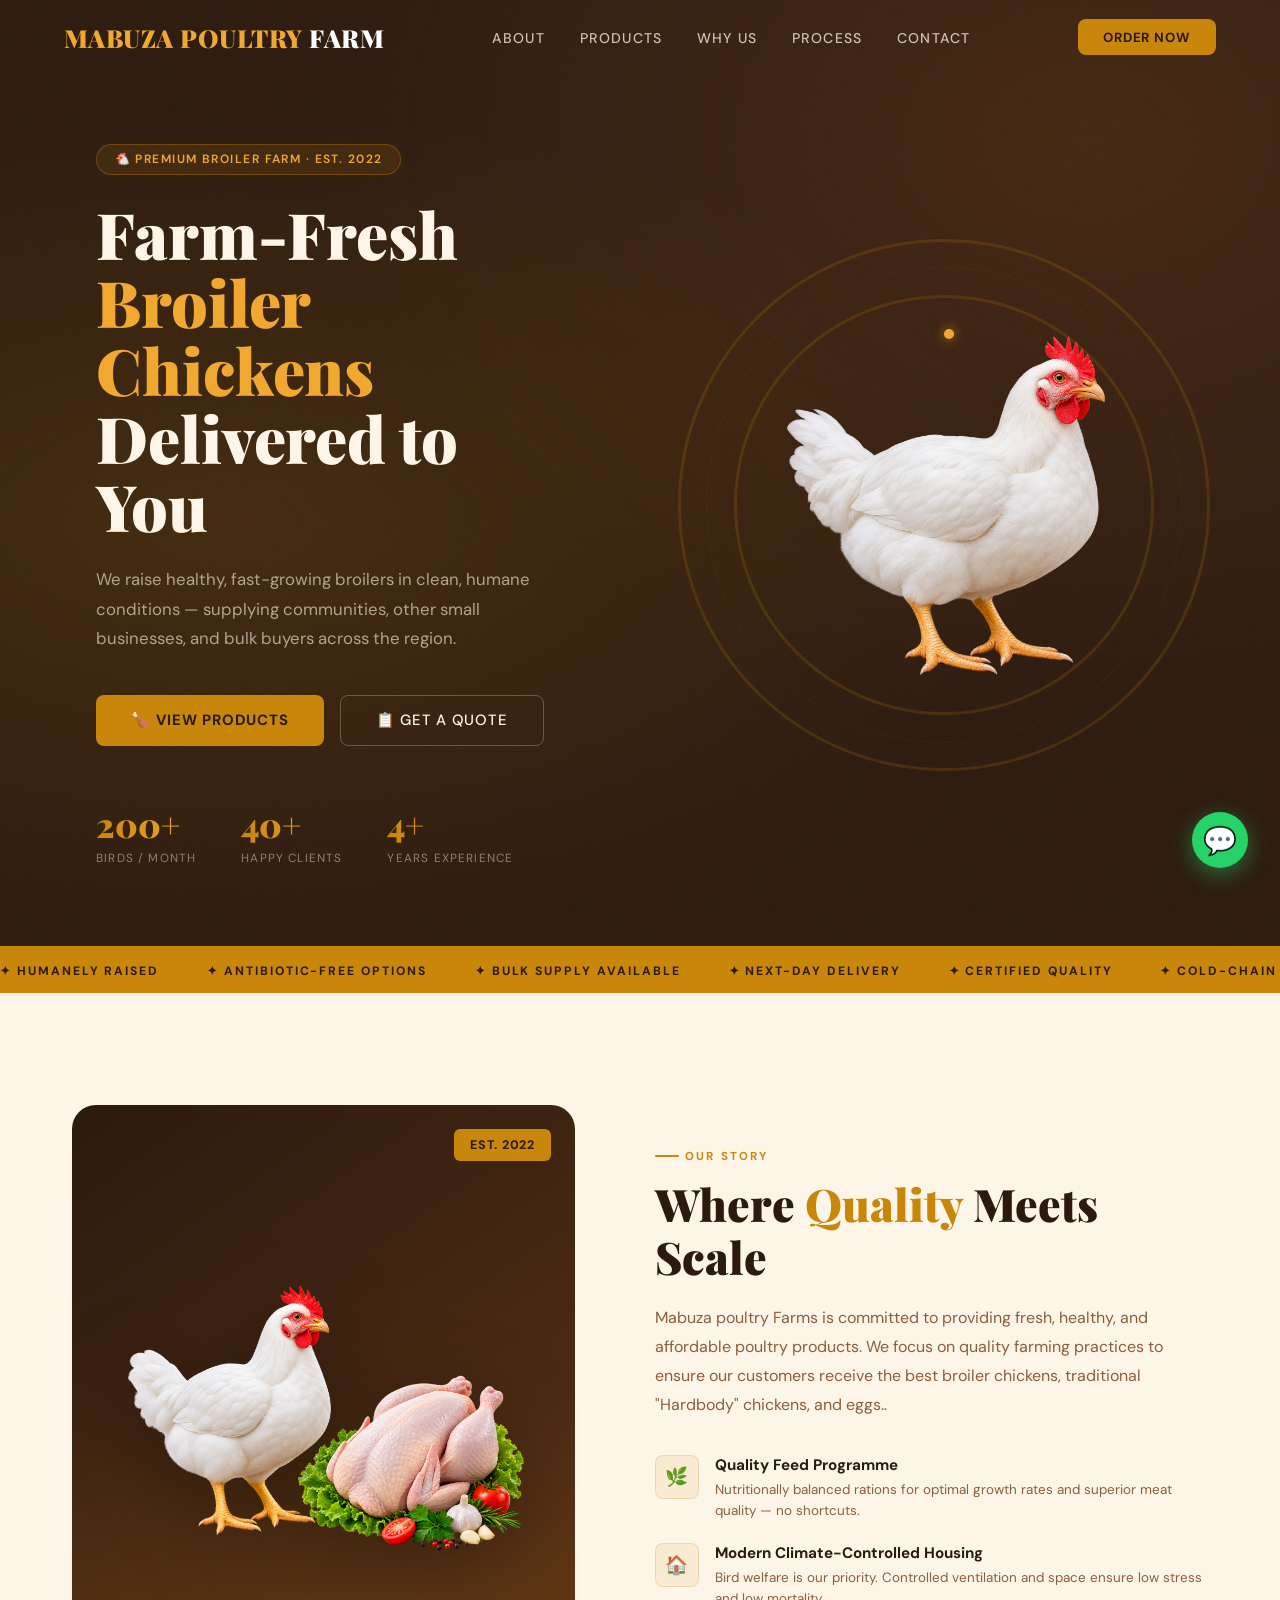
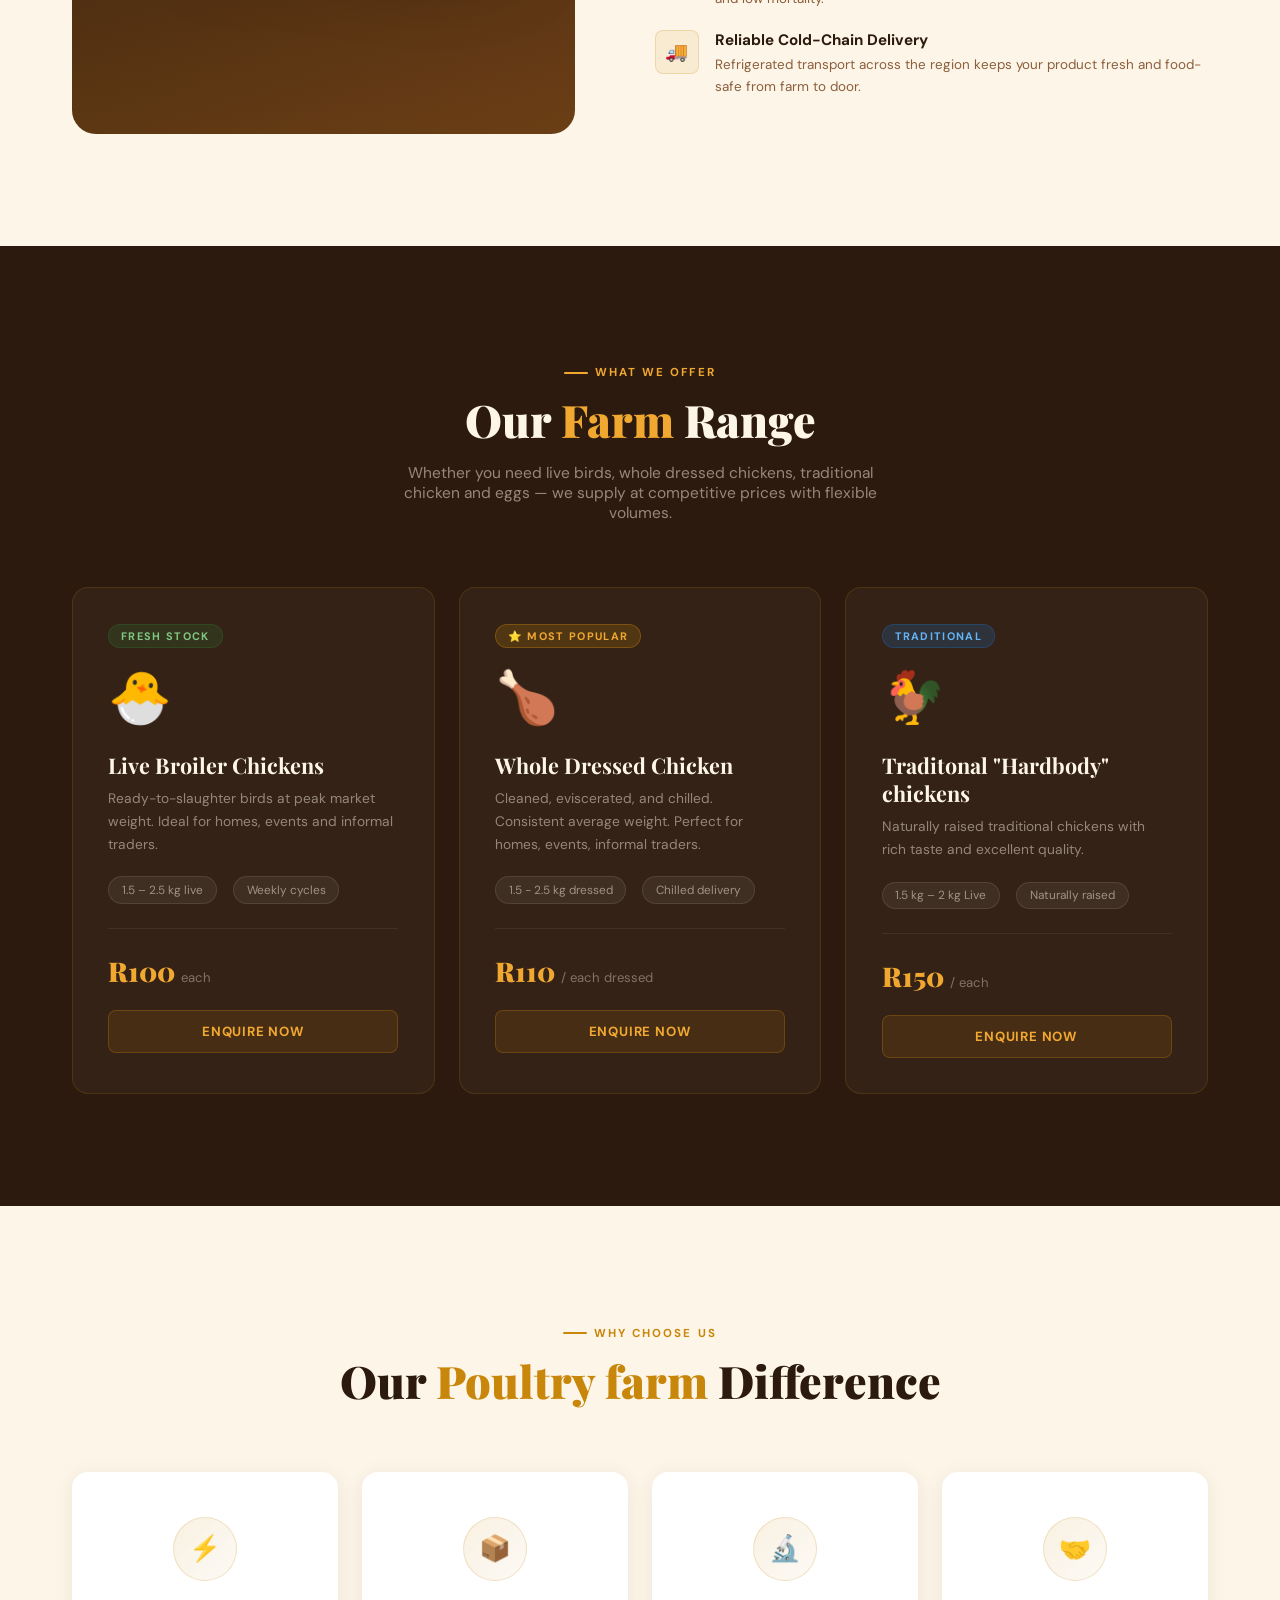
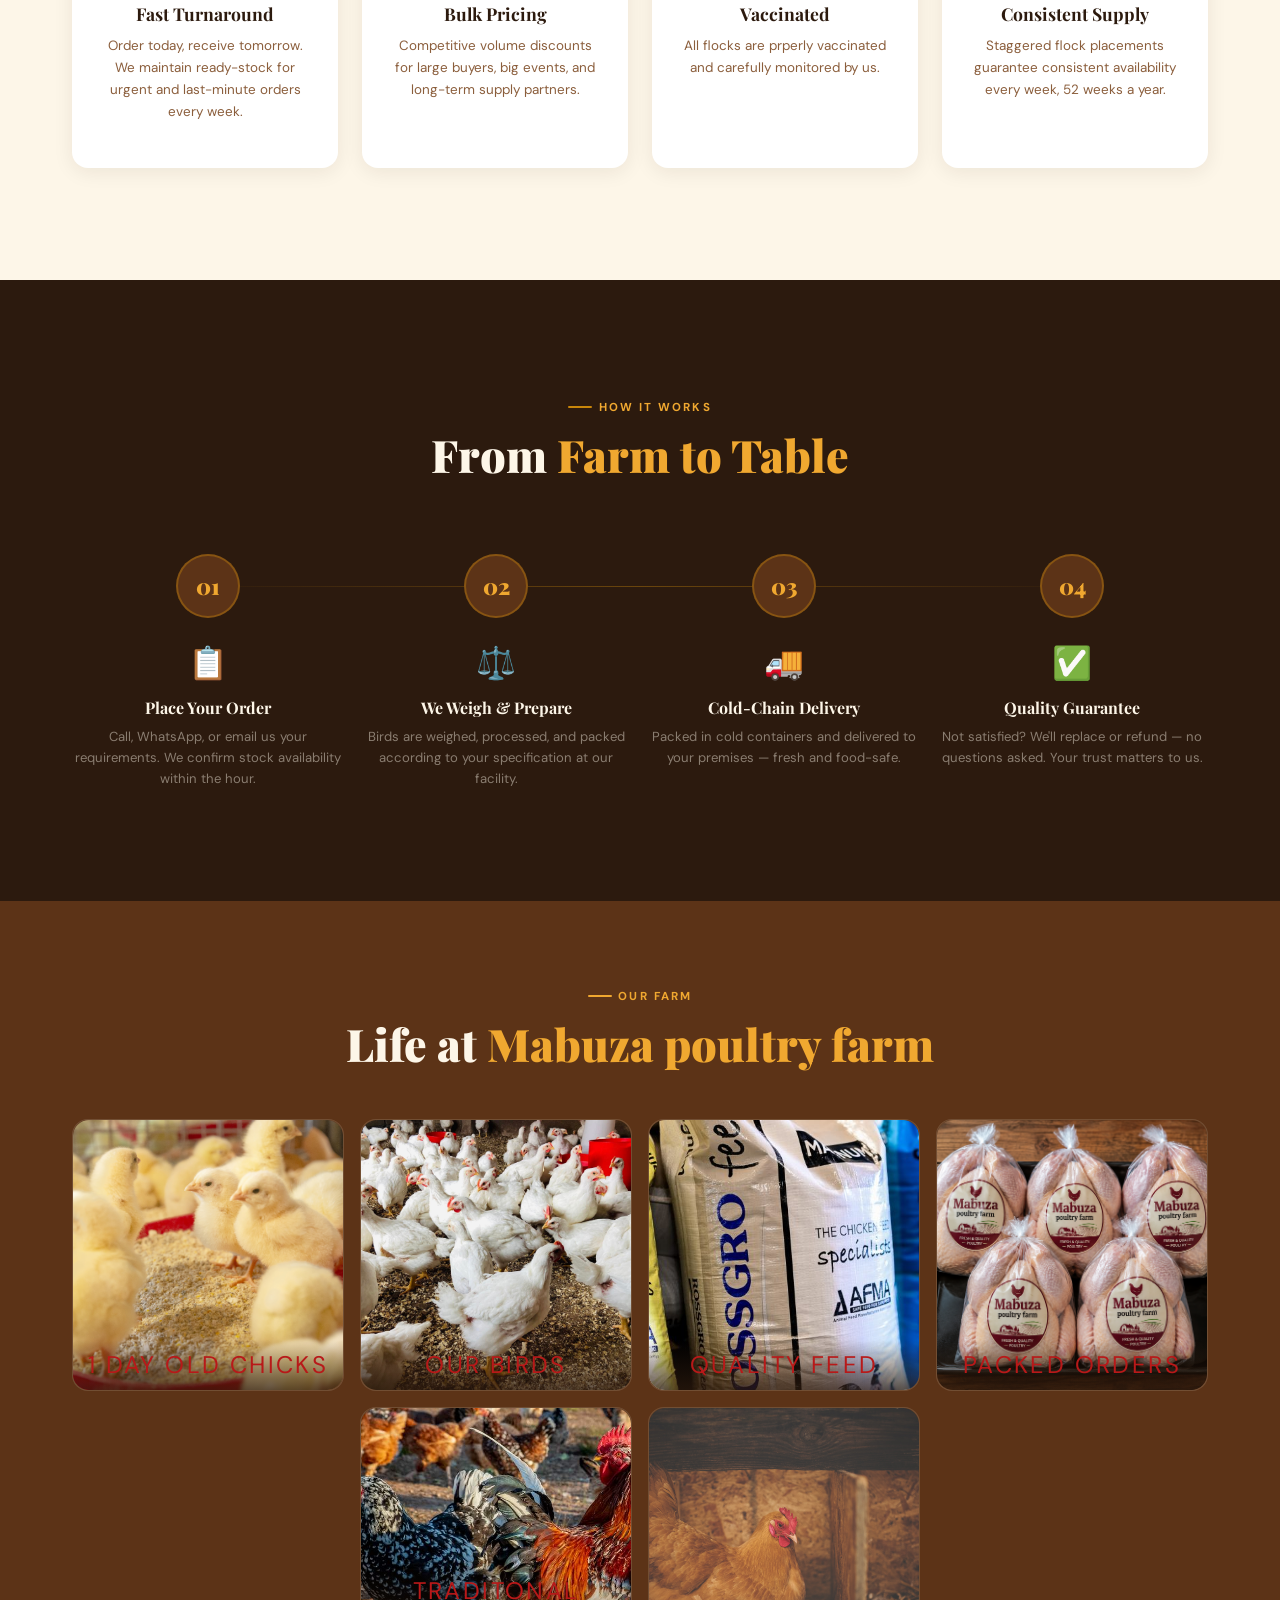
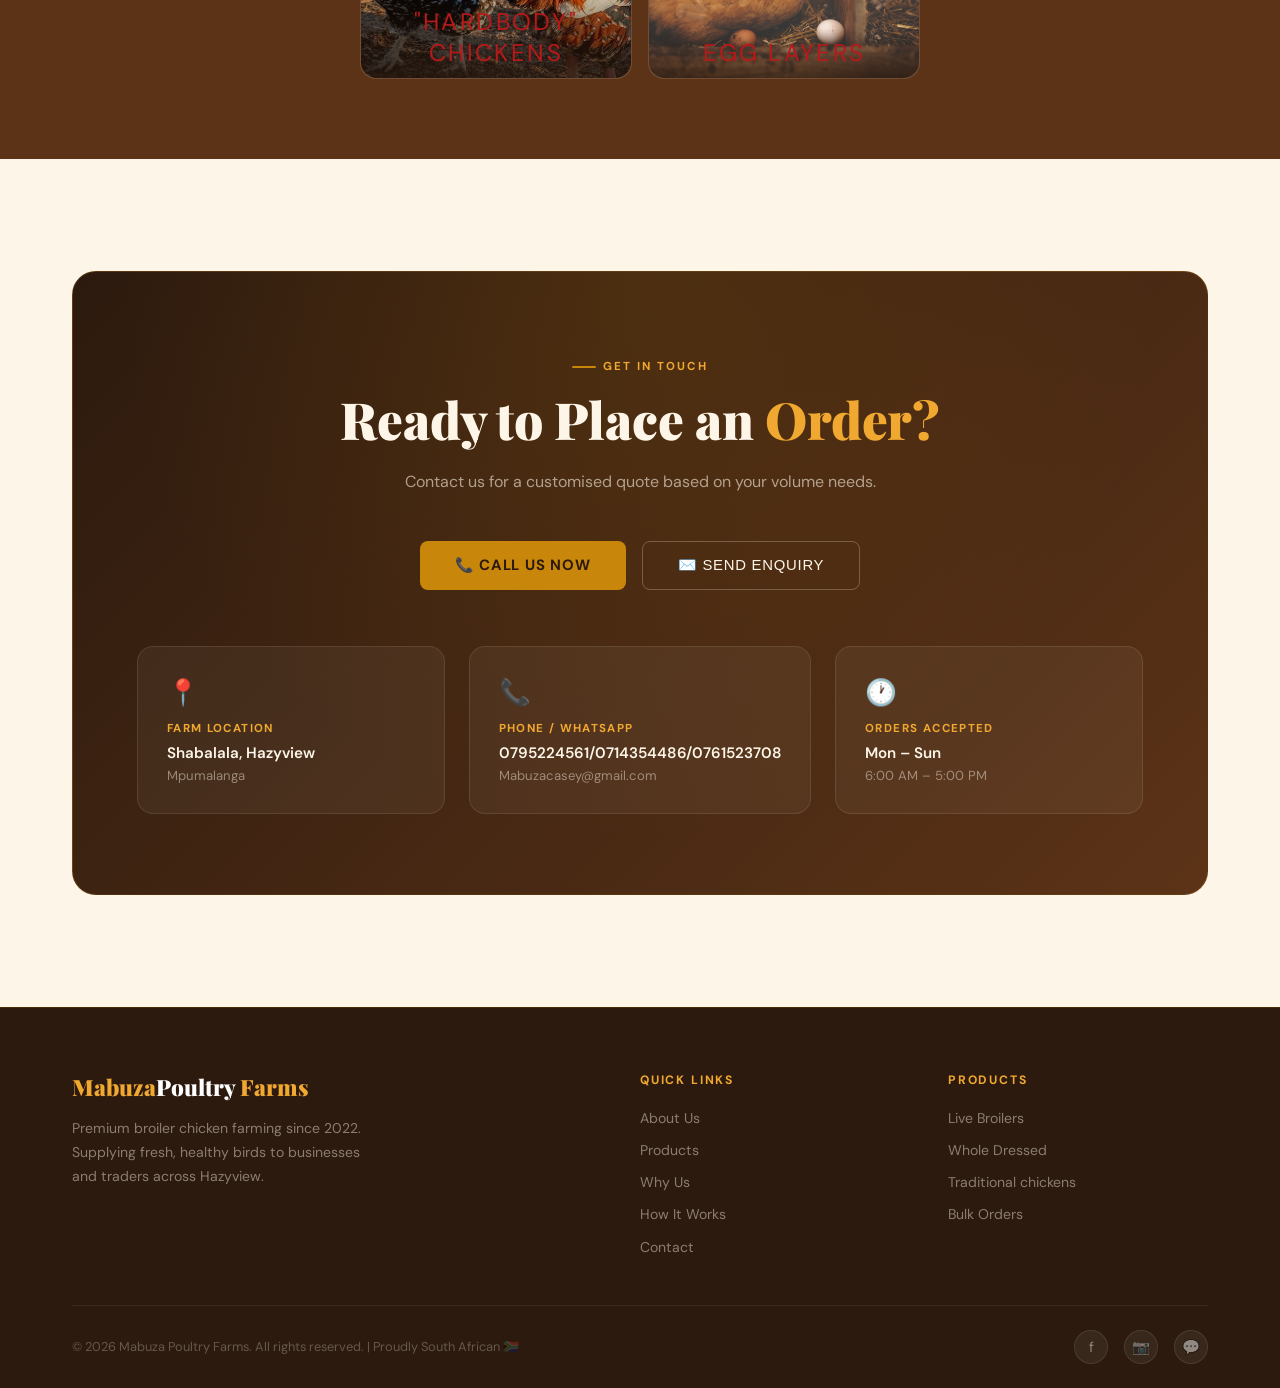
==== commit 8debe266: "Add files via upload" ====
--- a/Mabuza Paultry Farm/index.html
+++ b/Mabuza Paultry Farm/index.html
@@ -74,12 +74,14 @@
 
     <div class="hero-right">
       <div class="hero-orb-wrap">
-        <div class="orb-ring r3"></div>
-        <div class="orb-ring r2"></div>
-        <div class="orb-ring"></div>
-        <div class="orb-dot"></div>
-        <div class="hero-orb">🐔</div>
-      </div>
+  <div class="orb-ring r3"></div>
+  <div class="orb-ring r2"></div>
+  <div class="orb-ring"></div>
+  <div class="orb-dot"></div>
+  <div class="hero-orb">
+    <img src="chicken.png" alt="Broiler Chicken" />
+  </div>
+</div>
     </div>
   </section>
 
@@ -107,8 +109,8 @@
       <div class="about-grid">
         <div class="about-visual reveal">
           <div class="about-visual-badge">Est. 2022</div>
-          <div class="about-visual-emoji">🐓</div>
-          <div class="about-visual-label">Raised with care,<br>every single flock</div>
+          <img src="about-chicken.png" alt="Broiler Chicken" class="about-chicken-img" />
+          
         </div>
         <div class="about-body">
           <div class="section-tag reveal">Our Story</div>
@@ -204,7 +206,7 @@
     <div class="container">
       <div class="why-header">
         <div class="section-tag reveal">Why Choose Us</div>
-        <h2 class="section-h2 reveal reveal-delay-1">The <em>GoldenFlock</em> Difference</h2>
+        <h2 class="section-h2 reveal reveal-delay-1">Our <em>Poultry farm</em> Difference</h2>
       </div>
       <div class="why-grid">
         <div class="why-card reveal">
@@ -276,28 +278,28 @@
       </div>
       <div class="gallery-grid">
   <div class="gallery-tile tall reveal">
-    <img src="images/1dayolds.jpg" alt="1 Day old chicks" />
+    <img src="1dayolds.jpg" alt="1 Day old chicks" />
     <div class="gallery-label">1 Day old chicks</div>
   </div>
   <div class="gallery-tile reveal reveal-delay-1">
-    <img src="images/birds.jpg" alt="Fresh quality birds" />
+    <img src="birds.jpg" alt="Fresh quality birds" />
     <div class="gallery-label">Our Birds</div>
   </div>
   <div class="gallery-tile reveal reveal-delay-2">
-    <img src="images/feeds.jpg" alt="Quality feed" />
+    <img src="feeds.jpg" alt="Quality feed" />
     <div class="gallery-label">Quality Feed</div>
   </div>
   
   <div class="gallery-tile reveal reveal-delay-1">
-    <img src="images/packed.png" alt="Packed orders" />
+    <img src="packed.png" alt="Packed orders" />
     <div class="gallery-label">Packed Orders</div>
   </div>
   <div class="gallery-tile reveal reveal-delay-1">
-    <img src="images/hardbody.jpg" alt="Hardbody" />
+    <img src="hardbody.jpg" alt="Hardbody" />
     <div class="gallery-label">Traditonal "Hardbody" chickens</div>
   </div>
   <div class="gallery-tile reveal reveal-delay-1">
-    <img src="images/layers.jpg" alt="LAYERS" />
+    <img src="layers.jpg" alt="LAYERS" />
     <div class="gallery-label">EGG LAYERS</div>
   </div>
 </div>
@@ -313,7 +315,7 @@
         <p>Contact us for a customised quote based on your volume needs. 
           </p>
         <div class="cta-actions">
-          <a href="tel:+27110000000" class="btn-primary">📞 Call Us Now</a>
+          <a href="tel:+27795224561" class="btn-primary">📞 Call Us Now</a>
           <button class="btn-outline" onclick="openModal('General Enquiry')">✉️ Send Enquiry</button>
         </div>
         <div class="cta-grid">
--- a/Mabuza Paultry Farm/styles.css
+++ b/Mabuza Paultry Farm/styles.css
@@ -246,17 +246,26 @@
     }
     .hero-orb-wrap { position: relative; width: min(420px, 80%); aspect-ratio: 1; }
     .hero-orb {
-      width: 100%; height: 100%; border-radius: 50%;
-      background: radial-gradient(circle at 38% 38%, rgba(200,134,10,.22), transparent 65%),
-                  radial-gradient(circle at 70% 72%, rgba(92,51,23,.6), var(--brown-dark));
-      display: flex; align-items: center; justify-content: center;
-      font-size: min(11rem, 26vw);
-      animation: float 5s ease-in-out infinite;
-      position: relative; z-index: 1;
-    }
+  width: 100%; height: 100%; border-radius: 50%;
+  
+
+  display: flex; align-items: center; justify-content: center;
+  font-size: min(11rem, 26vw);
+  animation: float 5s ease-in-out infinite;
+  position: relative; z-index: 1;
+  overflow: hidden;
+}
+
+.hero-orb img {
+  width: 85%;
+  height: 85%;
+  object-fit: contain;
+  border-radius: 0;
+  display: block;
+}
     .orb-ring {
       position: absolute; inset: 0; border-radius: 50%;
-      border: 1.5px solid rgba(200,134,10,.18);
+      border: 3.5px solid rgba(200,134,10,.18);
       animation: spinSlow 22s linear infinite;
     }
     .orb-ring.r2 {
@@ -266,7 +275,7 @@
     }
     .orb-ring.r3 {
       inset: -56px;
-      border: 1px solid rgba(200,134,10,.06);
+      border: px solid rgba(200,134,10,.06);
       animation-duration: 50s;
     }
     .orb-dot {
@@ -296,6 +305,17 @@
       position: absolute; bottom: 0; left: 0; right: 0; height: 55%;
       background: linear-gradient(to top, rgba(200,134,10,.14), transparent);
     }
+    .about-chicken-img {
+  width: 80%;
+  height: auto;
+  object-fit: contain;
+  display: block;
+  margin: 0 auto;
+  position: relative;
+  z-index: 1;
+  animation: float 6s ease-in-out infinite;
+  filter: drop-shadow(0 20px 40px rgba(0,0,0,0.3));
+}
     .about-visual-emoji { font-size: min(9rem, 22vw); position: relative; z-index: 1; animation: float 6s ease-in-out infinite; }
     .about-visual-label {
       position: relative; z-index: 1;
@@ -464,8 +484,8 @@
   padding: 0.6rem;
   background: linear-gradient(to top, rgba(44,26,14,0.75), transparent);
   border-radius: 0 0 16px 16px;
-  font-size: 0.90rem;
-   color: #17adc7;
+  font-size: 1.5rem;
+   color: #b81919;
 }
 
     /* ── CTA / CONTACT ──────────────────────────────────────── */
